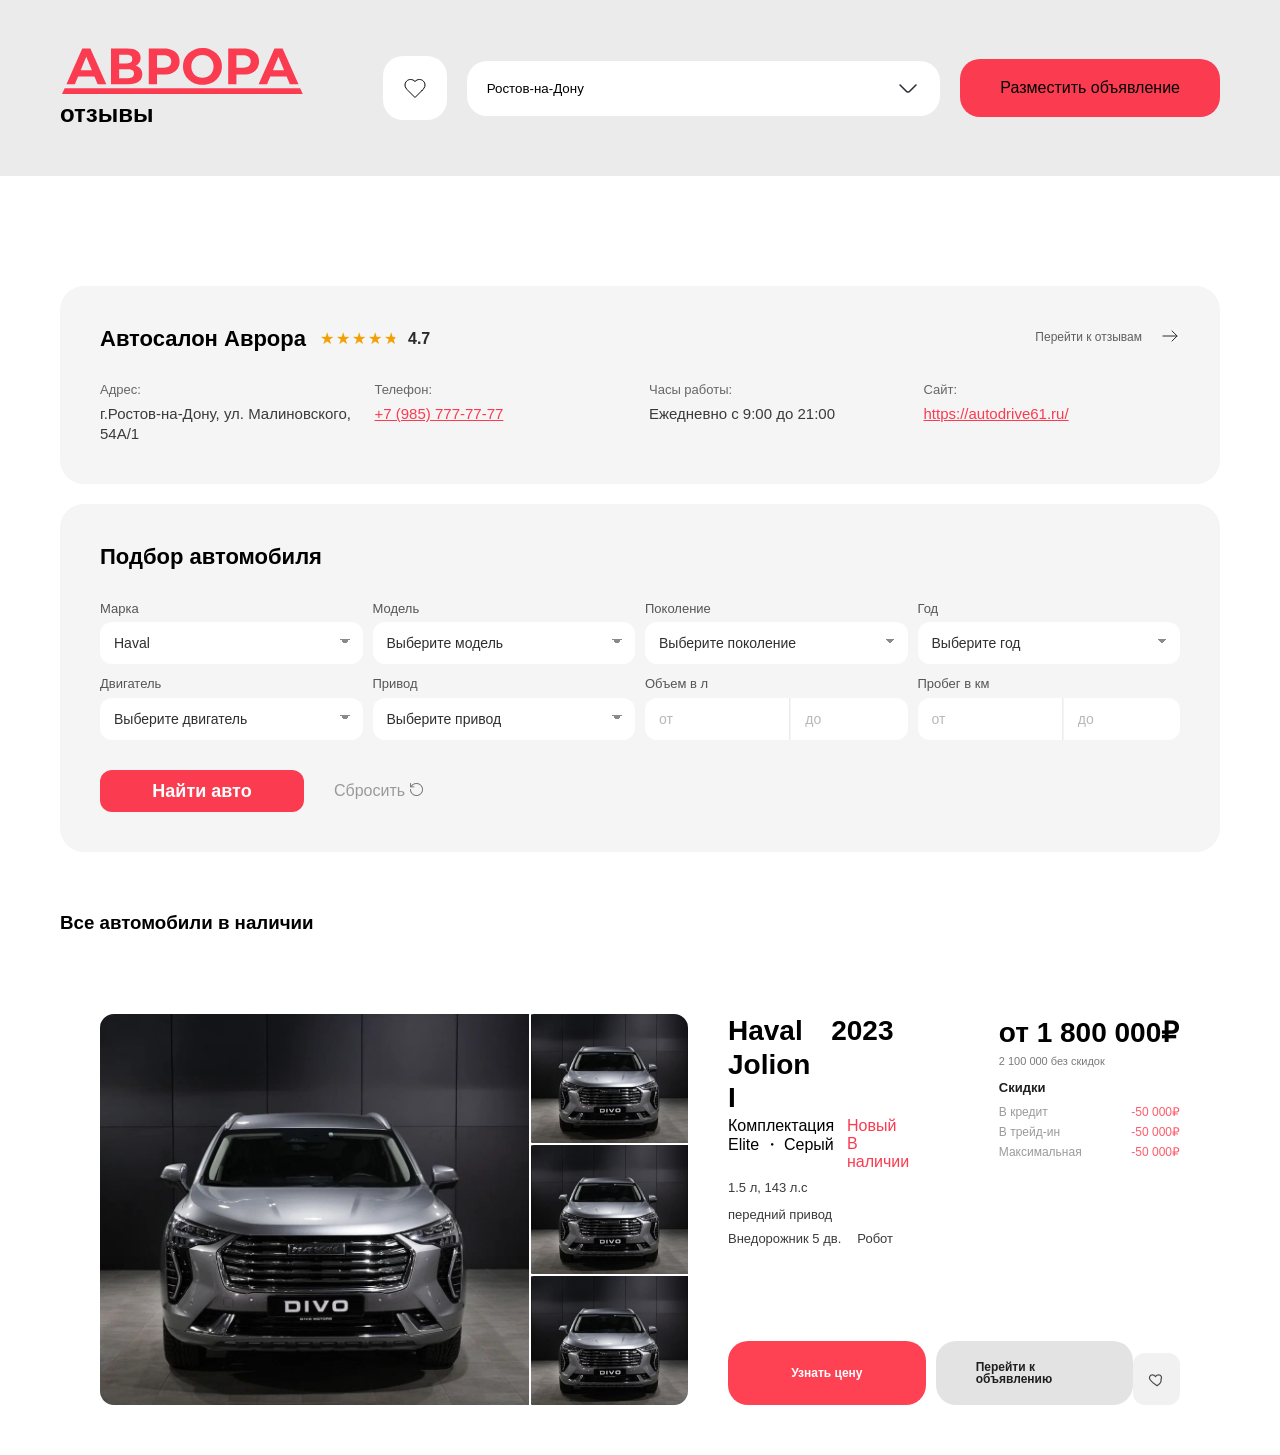
==== all.html @ 27279f5d "all page and block all cars" ====
<!DOCTYPE html>
<html lang="en">
<head>
    <meta charset="UTF-8">
    <meta name="viewport" content="width=device-width, initial-scale=1.0">
    <title>Авто в наличии</title>

    <link rel="stylesheet" href="css/variables.css">
    <link rel="stylesheet" href="css/header.css">
    <link rel="stylesheet" href="css/all.css">

</head>
<body>
    <header>
        <section class="header_top">
            <div class="header_top_menu">
                <div class="header_top_left">
                    <div class="header_top_logo"><img class="header_top_img" src="img/brend.svg" alt="brand"></div>
                    
                    <div class="header_top_brend_img">
                        отзывы
                    </div> 
                </div>
                    
                <div class="header_top_right">
                    <a class="header_top_cars">
                        <img class="img_top_cars" src="img/favourite.svg" alt="favourite" >
                    </a>
                    <div class="form_grou">
                        <select class="city" name="city">
                            <option value="rostov">Ростов-на-Дону</option>
                            <option value="voronezh">Воронеж</option>
                            <option value="krasnodar">Краснодар</option>
                            <option value="simferopl">Симферополь</option>
                            <option value="lnr">ЛНР</option>
                            <option value="dnr">ДНР</option>
                        </select>
                    </div>
                    <div class="header_button">
                        <a href="new_review.html">
                            <button class="header_bnr">Разместить объявление</button>
                        </a>
                    </div>
                </div>
            </div>
        </section>
    </header>
    <main>
        <section class="used_filter">
            <div class="used_filter-wrap">
                <div class="used_filter-top">
                <div class="used_filter-top__head">
                    <div class="used_filter-top__title-row">
                    <h2 class="used_filter-top__title">Автосалон Аврора</h2>

                    <div class="rating-box" style="--rating: 4.7;">
                        <div class="rating-box_stars"></div>
                        <div class="rating-box_value">4.7</div>
                    </div>
                    </div>

                    <a href="#" class="used_filter-top__link">
                    Перейти к отзывам
                    <span class="used_filter-top__link-arrow"><img src="img/arrow-right.svg" class="img__filter-top" alt="перейти к отзывам"></span>
                    </a>
                </div>

                <dl class="used_filter-top__info">
                    <div class="used_filter-top__info-row">
                    <dt>Адрес:</dt>
                    <dd>г.Ростов-на-Дону, ул. Малиновского, 54А/1</dd>
                    </div>

                    <div class="used_filter-top__info-row">
                    <dt>Телефон:</dt>
                    <dd><a href="tel:+79857777777">+7 (985) 777-77-77</a></dd>
                    </div>

                    <div class="used_filter-top__info-row">
                    <dt>Часы работы:</dt>
                    <dd>Ежедневно с 9:00 до 21:00</dd>
                    </div>

                    <div class="used_filter-top__info-row">
                    <dt>Сайт:</dt>
                    <dd>
                        <a href="https://autodrive61.ru/" target="_blank" rel="noopener noreferrer">
                        https://autodrive61.ru/
                        </a>
                    </dd>
                    </div>
                </dl>
                </div>

                <div class="used_filter-form-box">
                <h3 class="used_filter-form-box__title">Подбор автомобиля</h3>

                <form class="used_filter-form" action="#" method="get">
                    <div class="used_filter-grid">
                    <div class="used_filter-field">
                        <label class="used_filter-label" for="brand">Марка</label>
                        <select class="used_filter-select used_filter-select--active" id="brand" name="brand">
                        <option value="haval" selected>Haval</option>
                        <option value="chery">Chery</option>
                        <option value="geely">Geely</option>
                        <option value="exeed">Exeed</option>
                        </select>
                    </div>

                    <div class="used_filter-field">
                        <label class="used_filter-label" for="model">Модель</label>
                        <select class="used_filter-select" id="model" name="model">
                        <option value="" selected>Выберите модель</option>
                        <option value="f7">F7</option>
                        <option value="m6">M6</option>
                        <option value="dargo">Dargo</option>
                        </select>
                    </div>

                    <div class="used_filter-field">
                        <label class="used_filter-label" for="generation">Поколение</label>
                        <select class="used_filter-select" id="generation" name="generation">
                        <option value="" selected>Выберите поколение</option>
                        <option value="1">1 поколение</option>
                        <option value="2">2 поколение</option>
                        </select>
                    </div>

                    <div class="used_filter-field">
                        <label class="used_filter-label" for="year">Год</label>
                        <select class="used_filter-select" id="year" name="year">
                        <option value="" selected>Выберите год</option>
                        <option value="2025">2025</option>
                        <option value="2024">2024</option>
                        <option value="2023">2023</option>
                        </select>
                    </div>

                    <div class="used_filter-field">
                        <label class="used_filter-label" for="engine">Двигатель</label>
                        <select class="used_filter-select" id="engine" name="engine">
                        <option value="" selected>Выберите двигатель</option>
                        <option value="1.5t">1.5 Turbo</option>
                        <option value="2.0t">2.0 Turbo</option>
                        </select>
                    </div>

                    <div class="used_filter-field">
                        <label class="used_filter-label" for="drive">Привод</label>
                        <select class="used_filter-select" id="drive" name="drive">
                        <option value="" selected>Выберите привод</option>
                        <option value="fwd">Передний</option>
                        <option value="awd">Полный</option>
                        </select>
                    </div>

                    <div class="used_filter-field">
                        <label class="used_filter-label" for="engine-volume-from">Объем в л</label>
                        <div class="used_filter-range">
                        <input
                            class="used_filter-input used_filter-input--range"
                            type="text"
                            id="engine-volume-from"
                            name="engine_volume_from"
                            placeholder="от"
                        >
                        <input
                            class="used_filter-input used_filter-input--range"
                            type="text"
                            name="engine_volume_to"
                            placeholder="до"
                        >
                        </div>
                    </div>

                    <div class="used_filter-field">
                        <label class="used_filter-label" for="mileage-from">Пробег в км</label>
                        <div class="used_filter-range">
                        <input
                            class="used_filter-input used_filter-input--range"
                            type="text"
                            id="mileage-from"
                            name="mileage_from"
                            placeholder="от"
                        >
                        <input
                            class="used_filter-input used_filter-input--range"
                            type="text"
                            name="mileage_to"
                            placeholder="до"
                        >
                        </div>
                    </div>
                    </div>

                    <div class="used_filter-actions">
                    <button class="used_filter-submit" type="submit">Найти авто</button>
                    <button class="used_filter-reset" type="reset">Сбросить <img src="img/restart.png" alt="Сбросить"></button>
                    </div>
                </form>
                </div>
            </div>
        </section>

        <section class="all-cars">
            <div class="all-cars_blocks">
                <h3>Все автомобили в наличии</h3>
                <div class="all-cars_card">

                    <div class="all-cars_card-gallery">
                        <div class="all-cars_card-main-image">
                        <img src="img/all_cars/Frame 715.svg" alt="Haval Jolion I">
                        </div>

                        <div class="all-cars_card-thumbs">
                        <a href="#" class="all-cars_card-thumb">
                            <img src="img/all_cars/Frame 715.svg" alt="Haval Jolion вид 1">
                        </a>
                        <a href="#" class="all-cars_card-thumb">
                            <img src="img/all_cars/Frame 715.svg" alt="Haval Jolion вид 2">
                        </a>
                        <a href="#" class="all-cars_card-thumb">
                            <img src="img/all_cars/Frame 715.svg" alt="Haval Jolion вид 3">
                        </a>
                        </div>
                    </div>

                    <div class="cars_card-inf">

                        <div class="all-cars_card-center">

                            <div class="all-cars_card-info">
                                <div class="all-cars_card-info-top">
                                    <div class="all-cars_card-title">Haval Jolion I</div>
                                    <div class="all-cars_card-year">2023</div>
                                </div>

                                <div class="all-cars_cards">
                                <div class="all-cars_card-subtitle">Комплектация Elite ・ Серый</div>
                                <div class="all-cars_card-status">
                                    <span>Новый</span>
                                    <span>В наличии</span>
                                </div>
                                </div>

                                <div class="all-cars_card-specs">
                                    <span>1.5 л, 143 л.с</span>
                                    <span>передний привод</span>
                                </div>

                                <div class="all-cars_card-specs">
                                    <span>Внедорожник 5 дв.</span>
                                    <span>Робот</span>
                                </div>
                            </div>

                            <div class="all-cars_card-price-block">
                                <div class="all-cars_card-price">от 1 800 000₽</div>
                                <div class="all-cars_card-old-price">2 100 000 без скидок</div>

                                <div class="all-cars_card-discount-title">Скидки</div>

                                <dl class="all-cars_card-discounts">
                                <div class="all-cars_card-discount-row">
                                    <dt>В кредит</dt>
                                    <dd>-50 000₽</dd>
                                </div>

                                <div class="all-cars_card-discount-row">
                                    <dt>В трейд-ин</dt>
                                    <dd>-50 000₽</dd>
                                </div>

                                <div class="all-cars_card-discount-row">
                                    <dt>Максимальная</dt>
                                    <dd>-50 000₽</dd>
                                </div>
                                </dl>
                            </div>

                        </div>
                        <div class="cars-inf-btn">
                            <div class="all-cars_card-actions">
                                <button class="all-cars_card-btn all-cars_card-btn--primary"><a href="#">Узнать цену</a></button>

                                <button class="all-cars_card-btn all-cars_card-btn--secondary"><a href="#">Перейти к объявлению</a></button>

                            </div>

                            <button class="all-cars_card-favorite" type="button" aria-label="Добавить в избранное">
                                <svg width="18" height="18" viewBox="0 0 24 24" fill="none" aria-hidden="true">
                                <path d="M12 21s-6.716-4.35-9.192-8.003C.976 10.299 2.2 6.5 6.01 6.5c2.05 0 3.21 1.104 3.99 2.244C10.78 7.604 11.94 6.5 13.99 6.5c3.81 0 5.034 3.799 3.202 6.497C18.716 16.65 12 21 12 21Z" stroke="currentColor" stroke-width="1.6" stroke-linecap="round" stroke-linejoin="round"/>
                                </svg>
                            </button>
                        </div>


                    </div>
                </div>
            </div>
        </section>
    </main>
    <footer></footer>
</body>
</html>
---- css/variables.css ----
:root {
  --one-color: #FA3B50;
  --two-color: #fff;
  --three-color: #EBEBEB;
  --five-color: #F5F5F5;
  --six-color: #000;
  --seven-color: #E6E6E6;
  --font-size-large: 40px;
  --font-family: 'Montserrat', sans-serif;
}
---- css/header.css ----
button {
  all: unset;
}

button:hover {
    background-color: #6d6c6ce6;
    cursor: pointer;
}

/*ОСНОВНОЙ БЛОК ФАЙЛА*/

.header_top {
    background-color: var(--three-color);
}

.header_top_menu {
    margin: auto 60px;
    padding: 48px 0;
    display: flex;
    justify-content: space-between;
}

.header_top_left {
    display: flex;
    flex-direction: column;
}

.header_top_right {
    display: flex;
    justify-content: center;
    align-items: center;
}

.header_top_logo {
    width: 245px;
    height: 47px;
}

.header_top_img {
    width: 100%;
    height: 100%;
    object-fit: contain;
    display: block;
}
.header_top_brend_img {
    margin-top: 5px;
    font-weight: 700;
    font-size: 24px;
}

.header_top_cars {
    width: 64px;
    height: 64px;
    background-color: var(--two-color);
    border-radius: 20px;
    cursor: pointer;
    display: flex;
    justify-content: center;
    align-items: center;
}

.img_top_cars {
    width: auto;
    height: auto;
}

select {
    appearance: none;
    background: url("/img/arrow.png") no-repeat right 20px center;
    padding-right: 40px;
}

.city {
    border: none;
    width: 37vw;
    background-color: var(--two-color);
    padding: 20px 20px;
    border-radius: 20px;
    margin-left: 20px;
}


.header_bnr {
    background-color: var(--one-color);
    border-radius: 20px;
    padding: 20px 40px;
    margin-left: 20px;
}
---- css/all.css ----
* {
  margin: 0;
  padding: 0;
}

body {
  font-family: var(--font-family);
}

button {
  all: unset;
}

button:hover {
    background-color: #6d6c6ce6;
    cursor: pointer;
}

a {
  text-decoration: none;
  color: inherit;
}

/*ФИЛЬТР*/

.used_filter {
  padding: 10px 0 20px;
  font-family: var(--font-family, "Montserrat", sans-serif);
}

.used_filter-wrap {
  display: flex;
  flex-direction: column;
  gap: 20px;
  margin: 100px 60px 0px;
}

.used_filter-top,
.used_filter-form-box {
  background: var(--five-color, #f5f5f5);
  border-radius: 24px;
  padding: 40px;
}

.used_filter-top__head {
  display: flex;
  justify-content: space-between;
  align-items: flex-start;
  gap: 20px;
  margin-bottom: 16px;
}

.used_filter-top__title-row {
  display: flex;
  align-items: center;
  gap: 14px;
  flex-wrap: wrap;
}

.used_filter-top__title {
  margin: 0;
  font-size: 22px;
  line-height: 1.2;
  font-weight: 700;
  color: var(--six-color, #000);
}

.used_filter-top__link {
  display: inline-flex;
  align-items: center;
  gap: 8px;
  flex-shrink: 0;
  font-size: 12px;
  line-height: 1.2;
  text-decoration: none;
  color: #5f5f5f;
  white-space: nowrap;
}

.used_filter-top__link-arrow {
  font-size: 15px;
  line-height: 1;
}

.used_filter-top__info {
  display: grid;
  grid-template-columns: repeat(4, minmax(0, 1fr));
  gap: 18px;
  margin-top: 30px;
}

.used_filter-top__info-row {
  min-width: 0;
}

.used_filter-top__info-row dt {
  margin: 0 0 6px;
  font-size: 13px;
  line-height: 1.2;
  color: #666;
}

.used_filter-top__info-row dd {
  margin: 0;
  font-size: 15px;
  line-height: 1.35;
  color: #3a3a3a;
}

.img__filter-top {
    margin-left: 10px;
}

.used_filter-top__info-row a {
  color: var(--one-color, #fa3b50);
  text-decoration: underline;
}

.used_filter-form-box__title {
  margin: 0 0 18px;
  font-size: 22px;
  line-height: 1.2;
  font-weight: 700;
  color: var(--six-color, #000);
}

.used_filter-form {
  width: 100%;
  margin-top: 30px;
}

.used_filter-grid {
  display: grid;
  grid-template-columns: repeat(4, minmax(0, 1fr));
  gap: 12px 10px;
}

.used_filter-field {
  min-width: 0;
}

.used_filter-label {
  display: block;
  margin-bottom: 6px;
  font-size: 13px;
  line-height: 1.2;
  color: #555;
}

.used_filter-select,
.used_filter-input {
  width: 100%;
  height: 42px;
  border: none;
  outline: none;
  border-radius: 12px;
  background: #fff;
  font-family: inherit;
  font-size: 14px;
  line-height: 1.2;
  color: #2f2f2f;
}

.used_filter-select {
  padding: 0 38px 0 14px;
  appearance: none;
  -webkit-appearance: none;
  -moz-appearance: none;
  background-image:
    linear-gradient(45deg, transparent 50%, #8a8a8a 50%),
    linear-gradient(135deg, #8a8a8a 50%, transparent 50%);
  background-position:
    calc(100% - 18px) calc(50% - 2px),
    calc(100% - 13px) calc(50% - 2px);
  background-size: 5px 5px, 5px 5px;
  background-repeat: no-repeat;
  cursor: pointer;
}

.used_filter-input {
  padding: 0 14px;
}

.used_filter-input::placeholder {
  color: #b7b7b7;
}

.used_filter-range {
  display: grid;
  grid-template-columns: 1fr 1fr;
  gap: 30px;
  overflow: hidden;
  border-radius: 12px;
}

.used_filter-input--range {
  border-radius: 0;
  border-right: 1px solid #ececec;
}

.used_filter-input--range:last-child {
  border-right: none;
}

.used_filter-actions {
  display: flex;
  align-items: center;
  gap: 30px;
  margin-top: 30px;
}

.used_filter-submit {
  min-width: 160px;
  height: 42px;
  padding: 0 22px;
  border: none;
  border-radius: 12px;
  background: var(--one-color, #fa3b50);
  color: #fff;
  text-align: center;
  font-family: inherit;
  font-size: 18px;
  font-weight: 700;
  cursor: pointer;
  transition: background 0.2s ease;
}

.used_filter-submit:hover {
  background: #ef3248;
}

.used_filter-reset {
  padding: 0;
  border: none;
  background: transparent;
  color: #9a9a9a;
  font-family: inherit;
  font-size: 16px;
  cursor: pointer;
}

.used_filter-reset:hover {
    background: none;
}

/* рейтинг */
.rating-box {
  display: inline-flex;
  align-items: center;
  gap: 8px;
  font-family: inherit;
}

.rating-box_stars {
  --stars: 5;
  --percent: calc(var(--rating) / var(--stars) * 100%);
  position: relative;
  display: inline-block;
  font-size: 16px;
  line-height: 1;
  letter-spacing: 2px;
}

.rating-box_stars::before {
  content: "★★★★★";
  color: #e1e1e1;
}

.rating-box_stars::after {
  content: "★★★★★";
  color: #f5a000;
  position: absolute;
  top: 0;
  left: 0;
  width: var(--percent);
  overflow: hidden;
  white-space: nowrap;
}

.rating-box_value {
  font-size: 16px;
  line-height: 1;
  font-weight: 700;
  color: #2b2b2b;
}

/* адаптив */
@media (max-width: 1100px) {
  .used_filter-top__info,
  .used_filter-grid {
    grid-template-columns: repeat(2, minmax(0, 1fr));
  }
}

@media (max-width: 760px) {
  .used_filter-top__head {
    flex-direction: column;
    align-items: flex-start;
  }

  .used_filter-top__info,
  .used_filter-grid {
    grid-template-columns: 1fr;
  }

  .used_filter-actions {
    flex-direction: column;
    align-items: stretch;
  }

  .used_filter-submit {
    width: 100%;
  }

  .used_filter-reset {
    text-align: left;
  }
}

/*ВСЕ АВТОМОБИЛИ*/

.all-cars_blocks {
    margin: 40px 60px 10px;
}

.all-cars_card {
  display: flex;
  align-items: stretch;
  gap: 40px;
  padding: 40px;
  margin-top: 40px;
  border-radius: 18px;
  background: #fff;
  font-family: var(--font-family, "Montserrat", sans-serif);
}

.all-cars_card:hover {
    background-color: var(--three-color);
    cursor: pointer;
}

/* левая галерея */
.all-cars_card-gallery {
  display: flex;
  min-width: 588px;
  gap: 2px;
}

.all-cars_card-main-image {
  flex: 1 1 auto;
  min-width: 0;
  overflow: hidden;
  border-radius: 14px 0 0 14px;
  background: #f3f3f3;
}

.all-cars_card-main-image img {
  width: 100%;
  height: 100%;
  min-height: 166px;
  display: block;
  object-fit: cover;
}

.all-cars_card-thumbs {
  display: flex;
  flex-direction: column;
  flex: 0 0 157px;
  gap: 2px;
}

.all-cars_card-thumb {
  flex: 1 1 0;
  display: block;
  overflow: hidden;
  background: #f3f3f3;
}

.all-cars_card-thumb:first-child {
  border-radius: 0 14px 0 0;
}

.all-cars_card-thumb:last-child {
  border-radius: 0 0 14px 0;
}

.all-cars_card-thumb img {
  width: 100%;
  height: 100%;
  display: block;
  object-fit: cover;
}

/* центральная часть */
.all-cars_card-center {
  display: flex;
  justify-content: space-between;
}

.all-cars_card-info {
  width: 100%;
  margin-right: 7vw;
}

.all-cars_card-info-top {
  display: flex;
  justify-content: space-between;
  align-items: flex-start;
  gap: 18px;
  margin-bottom: 2px;
}

.all-cars_card-title {
  font-size: 28px;
  line-height: 1.2;
  font-weight: 700;
}

.all-cars_cards {
    display: flex;
    justify-content: space-between;
}

.all-cars_card-year {
  width: 78px;
  flex-shrink: 0;
  font-size: 28px;
  line-height: 1.2;
  font-weight: 700;
}

.all-cars_card-subtitle {
  margin-bottom: 4px;
  font-size: 16px;
}

.all-cars_card-status {
  display: flex;
  flex-direction: column;
  align-items: flex-start;
  margin-bottom: 8px;
  font-size: 16px;
  color: var(--one-color);
}

.all-cars_card-specs {
  display: flex;
  flex-wrap: wrap;
  gap: 10px 16px;
  margin-bottom: 6px;
  font-size: 13px;
  line-height: 1.35;
  color: #3a3a3a;
}

.all-cars_card-actions {
  width: 100%;
  display: flex;
  gap: 10px;
  margin-top: 18px;
}

.all-cars_card-btn {
  max-width: 230px;
  width: 100%;
  padding: 20px 40px;
  border-radius: 20px;
  display: inline-flex;
  align-items: center;
  justify-content: center;
  text-decoration: none;
  font-size: 12px;
  line-height: 1;
  font-weight: 700;
  transition: 0.2s ease;
}

.all-cars_card-btn--primary {
  background: #ff4154;
  color: #fff;
}

.all-cars_card-btn--primary:hover {
  background: #f03549;
}

.all-cars_card-btn--secondary {
  background: #e3e3e3;
  color: #1f1f1f;
}

.all-cars_card-btn--secondary:hover {
  background: #d8d8d8;
}

.cars-inf-btn {
    display: flex;
    justify-content: space-between;
    margin-top: 70px;
}

/* блок цены */
.all-cars_card-price-block {
  max-width: 250px;
  width: 100%;
  padding-top: 2px;
}

.all-cars_card-price {
  margin-bottom: 4px;
  font-size: 28px;
  line-height: 1.2;
  font-weight: 700;
}

.all-cars_card-old-price {
  margin-bottom: 12px;
  font-size: 11px;
  line-height: 1.3;
  color: #7a7a7a;
}

.all-cars_card-discount-title {
  margin-bottom: 8px;
  font-size: 13px;
  line-height: 1.2;
  font-weight: 700;
  color: #1f1f1f;
}

.all-cars_card-discounts {
  margin: 0;
  padding: 0;
}

.all-cars_card-discount-row {
  display: flex;
  justify-content: space-between;
  gap: 12px;
  margin-bottom: 4px;
}

.all-cars_card-discount-row dt,
.all-cars_card-discount-row dd {
  margin: 0;
  font-size: 12px;
  line-height: 1.35;
}

.all-cars_card-discount-row dt {
  color: #9a9a9a;
}

.all-cars_card-discount-row dd {
  color: #ff5a68;
  white-space: nowrap;
}

.cars_card-inf {
    max-width: 1093px;
    width: 100%;
}

/* избранное */
.all-cars_card-favorite {
  align-self: flex-end;
  width: 52px;
  height: 52px;
  border: none;
  border-radius: 12px;
  background: #f1f1f1;
  color: #4a4a4a;
  display: flex;
  align-items: center;
  justify-content: center;
  cursor: pointer;
  transition: 0.2s ease;
}

.all-cars_card-favorite:hover {
  background: #e6e6e6;
}

/* адаптив */
@media (max-width: 1100px) {
  .all-cars_card {
    flex-wrap: wrap;
  }

  .all-cars_card-gallery {
    flex: 0 0 290px;
  }

  .all-cars_card-center {
    flex: 1 1 320px;
  }

  .all-cars_card-price-block {
    flex: 1 1 220px;
    min-width: 220px;
  }

  .all-cars_card-favorite {
    align-self: flex-start;
  }
}

@media (max-width: 760px) {
  .all-cars_card {
    flex-direction: column;
    gap: 16px;
    padding: 12px;
  }

  .all-cars_card-gallery {
    flex: none;
    min-width: 0;
    width: 100%;
  }

  .all-cars_card-center,
  .all-cars_card-price-block {
    flex: none;
    min-width: 0;
    width: 100%;
  }

  .all-cars_card-favorite {
    align-self: flex-start;
  }
}

@media (max-width: 520px) {
  .all-cars_card-gallery {
    min-height: 210px;
  }

  .all-cars_card-thumbs {
    flex: 0 0 68px;
  }

  .all-cars_card-info-top {
    flex-wrap: wrap;
    gap: 8px;
  }

  .all-cars_card-actions {
    flex-direction: column;
  }

  .all-cars_card-btn {
    width: 100%;
  }
}
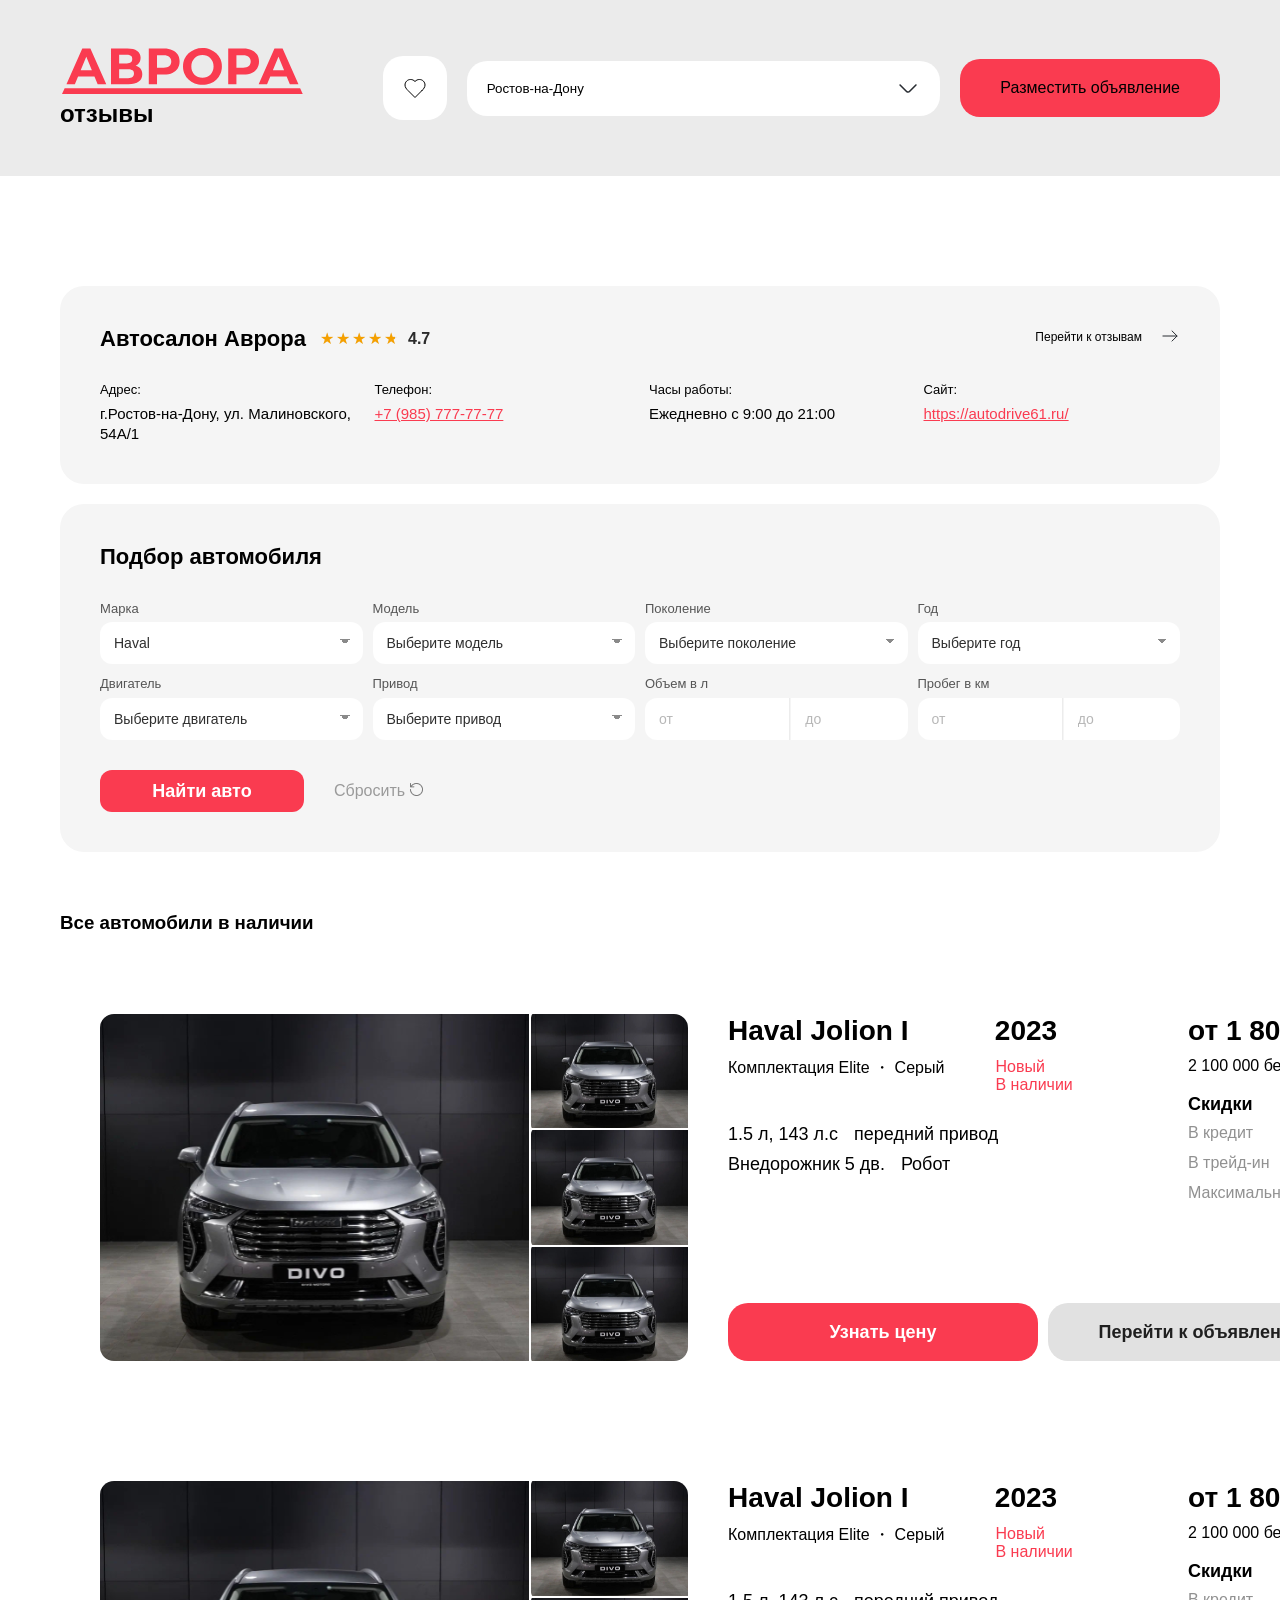
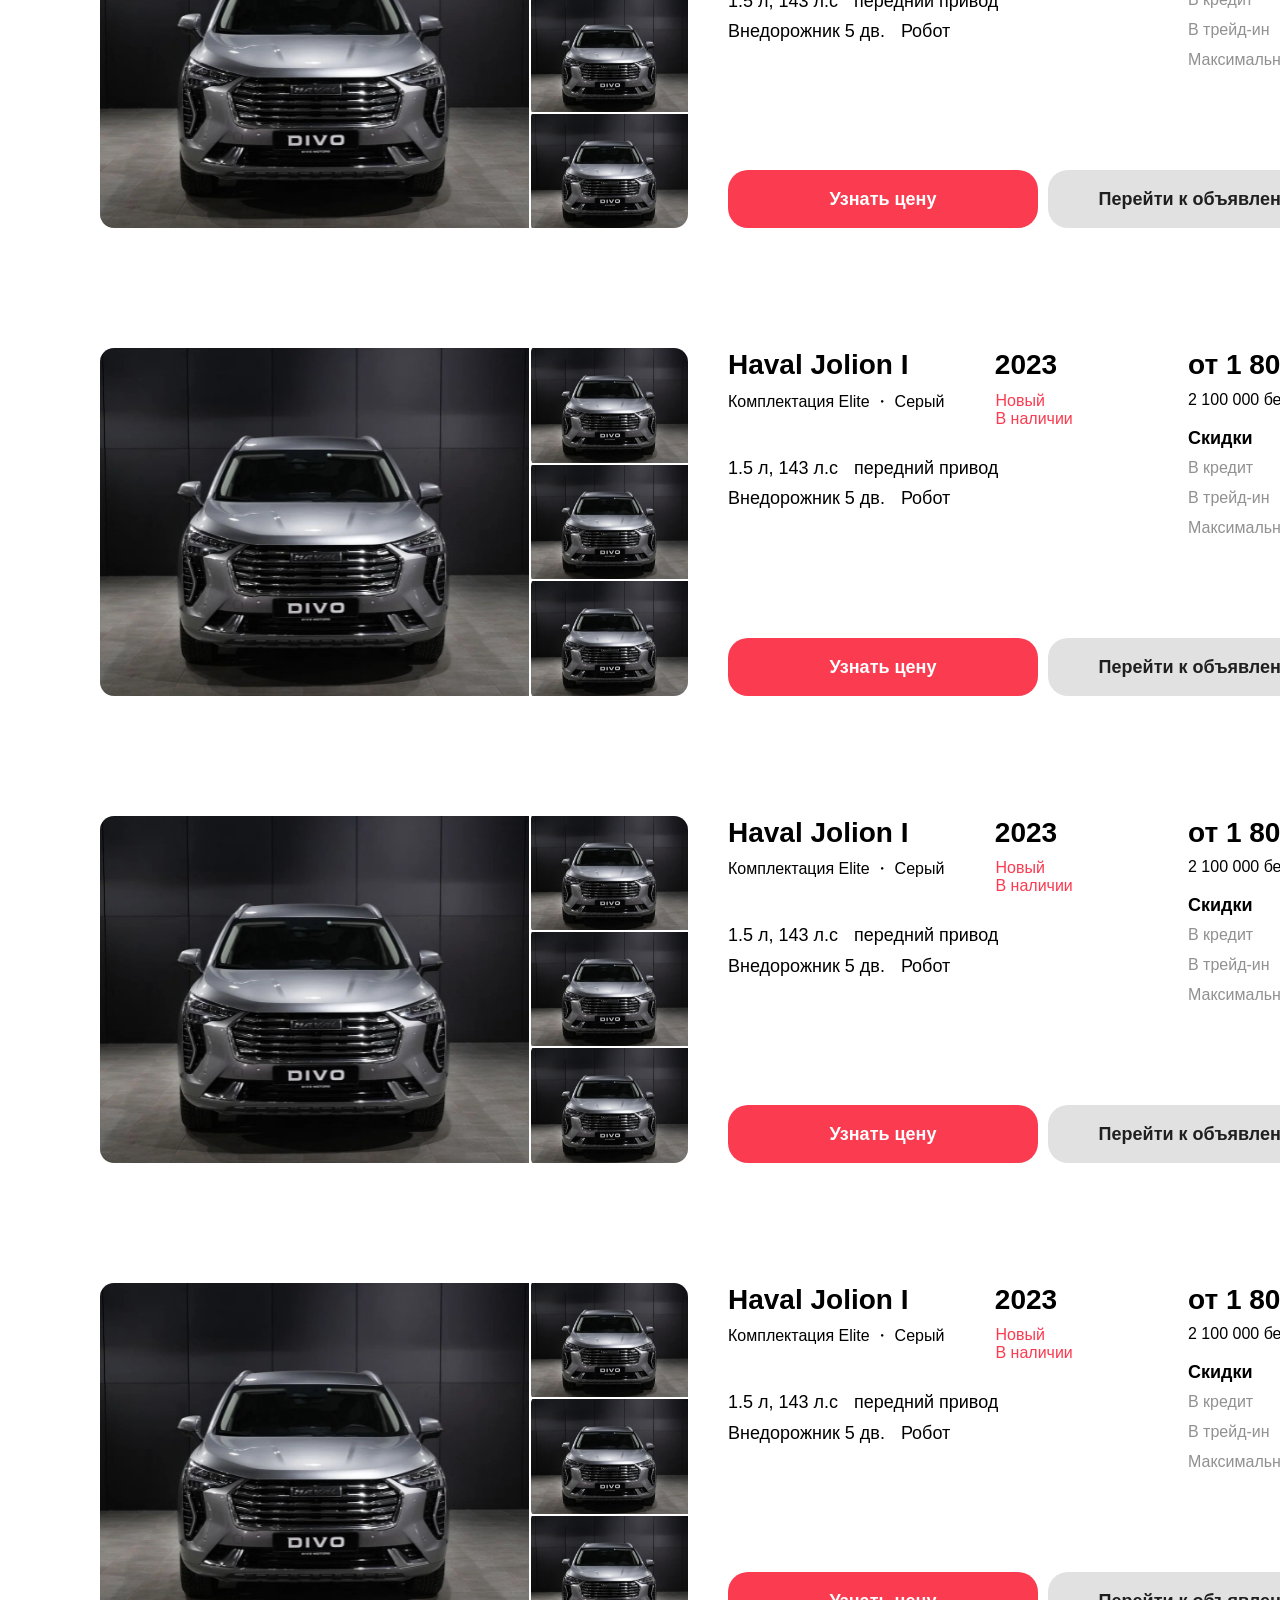
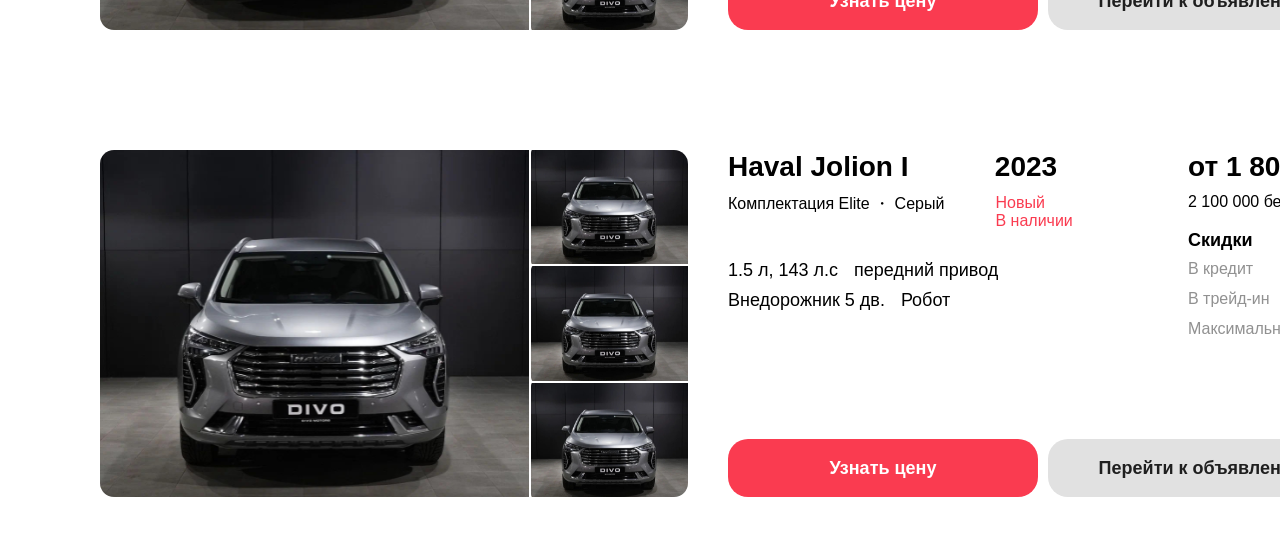
==== commit 98cc0404: "page cars block article" ====
--- a/all.html
+++ b/all.html
@@ -236,21 +236,22 @@
                                 </div>
 
                                 <div class="all-cars_cards">
-                                <div class="all-cars_card-subtitle">Комплектация Elite ・ Серый</div>
-                                <div class="all-cars_card-status">
-                                    <span>Новый</span>
-                                    <span>В наличии</span>
-                                </div>
-                                </div>
-
-                                <div class="all-cars_card-specs">
-                                    <span>1.5 л, 143 л.с</span>
-                                    <span>передний привод</span>
-                                </div>
-
-                                <div class="all-cars_card-specs">
-                                    <span>Внедорожник 5 дв.</span>
-                                    <span>Робот</span>
+                                    <div class="all-cars_card-subtitle">Комплектация Elite ・ Серый</div>
+                                    <div class="all-cars_card-status">
+                                        <span>Новый</span>
+                                        <span>В наличии</span>
+                                    </div>
+                                </div>
+
+                                <div class="all-cars_cards-specific">
+                                    <div class="all-cars_card-specs">
+                                        <span>1.5 л, 143 л.с</span>
+                                        <span>передний привод</span>
+                                    </div>
+                                    <div class="all-cars_card-specs">
+                                        <span>Внедорожник 5 дв.</span>
+                                        <span>Робот</span>
+                                    </div>
                                 </div>
                             </div>
 
@@ -288,9 +289,467 @@
                             </div>
 
                             <button class="all-cars_card-favorite" type="button" aria-label="Добавить в избранное">
-                                <svg width="18" height="18" viewBox="0 0 24 24" fill="none" aria-hidden="true">
-                                <path d="M12 21s-6.716-4.35-9.192-8.003C.976 10.299 2.2 6.5 6.01 6.5c2.05 0 3.21 1.104 3.99 2.244C10.78 7.604 11.94 6.5 13.99 6.5c3.81 0 5.034 3.799 3.202 6.497C18.716 16.65 12 21 12 21Z" stroke="currentColor" stroke-width="1.6" stroke-linecap="round" stroke-linejoin="round"/>
-                                </svg>
+                                <img src="img/favourite.svg" alt="фаворит">
+                            </button>
+                        </div>
+
+
+                    </div>
+                </div>
+
+                <div class="all-cars_card">
+
+                    <div class="all-cars_card-gallery">
+                        <div class="all-cars_card-main-image">
+                        <img src="img/all_cars/Frame 715.svg" alt="Haval Jolion I">
+                        </div>
+
+                        <div class="all-cars_card-thumbs">
+                        <a href="#" class="all-cars_card-thumb">
+                            <img src="img/all_cars/Frame 715.svg" alt="Haval Jolion вид 1">
+                        </a>
+                        <a href="#" class="all-cars_card-thumb">
+                            <img src="img/all_cars/Frame 715.svg" alt="Haval Jolion вид 2">
+                        </a>
+                        <a href="#" class="all-cars_card-thumb">
+                            <img src="img/all_cars/Frame 715.svg" alt="Haval Jolion вид 3">
+                        </a>
+                        </div>
+                    </div>
+
+                    <div class="cars_card-inf">
+
+                        <div class="all-cars_card-center">
+
+                            <div class="all-cars_card-info">
+                                <div class="all-cars_card-info-top">
+                                    <div class="all-cars_card-title">Haval Jolion I</div>
+                                    <div class="all-cars_card-year">2023</div>
+                                </div>
+
+                                <div class="all-cars_cards">
+                                    <div class="all-cars_card-subtitle">Комплектация Elite ・ Серый</div>
+                                    <div class="all-cars_card-status">
+                                        <span>Новый</span>
+                                        <span>В наличии</span>
+                                    </div>
+                                </div>
+
+                                <div class="all-cars_cards-specific">
+                                    <div class="all-cars_card-specs">
+                                        <span>1.5 л, 143 л.с</span>
+                                        <span>передний привод</span>
+                                    </div>
+                                    <div class="all-cars_card-specs">
+                                        <span>Внедорожник 5 дв.</span>
+                                        <span>Робот</span>
+                                    </div>
+                                </div>
+                            </div>
+
+                            <div class="all-cars_card-price-block">
+                                <div class="all-cars_card-price">от 1 800 000₽</div>
+                                <div class="all-cars_card-old-price">2 100 000 без скидок</div>
+
+                                <div class="all-cars_card-discount-title">Скидки</div>
+
+                                <dl class="all-cars_card-discounts">
+                                <div class="all-cars_card-discount-row">
+                                    <dt>В кредит</dt>
+                                    <dd>-50 000₽</dd>
+                                </div>
+
+                                <div class="all-cars_card-discount-row">
+                                    <dt>В трейд-ин</dt>
+                                    <dd>-50 000₽</dd>
+                                </div>
+
+                                <div class="all-cars_card-discount-row">
+                                    <dt>Максимальная</dt>
+                                    <dd>-50 000₽</dd>
+                                </div>
+                                </dl>
+                            </div>
+
+                        </div>
+                        <div class="cars-inf-btn">
+                            <div class="all-cars_card-actions">
+                                <button class="all-cars_card-btn all-cars_card-btn--primary"><a href="#">Узнать цену</a></button>
+
+                                <button class="all-cars_card-btn all-cars_card-btn--secondary"><a href="#">Перейти к объявлению</a></button>
+
+                            </div>
+
+                            <button class="all-cars_card-favorite" type="button" aria-label="Добавить в избранное">
+                                <img src="img/favourite.svg" alt="фаворит">
+                            </button>
+                        </div>
+
+
+                    </div>
+                </div>
+
+                <div class="all-cars_card">
+
+                    <div class="all-cars_card-gallery">
+                        <div class="all-cars_card-main-image">
+                        <img src="img/all_cars/Frame 715.svg" alt="Haval Jolion I">
+                        </div>
+
+                        <div class="all-cars_card-thumbs">
+                        <a href="#" class="all-cars_card-thumb">
+                            <img src="img/all_cars/Frame 715.svg" alt="Haval Jolion вид 1">
+                        </a>
+                        <a href="#" class="all-cars_card-thumb">
+                            <img src="img/all_cars/Frame 715.svg" alt="Haval Jolion вид 2">
+                        </a>
+                        <a href="#" class="all-cars_card-thumb">
+                            <img src="img/all_cars/Frame 715.svg" alt="Haval Jolion вид 3">
+                        </a>
+                        </div>
+                    </div>
+
+                    <div class="cars_card-inf">
+
+                        <div class="all-cars_card-center">
+
+                            <div class="all-cars_card-info">
+                                <div class="all-cars_card-info-top">
+                                    <div class="all-cars_card-title">Haval Jolion I</div>
+                                    <div class="all-cars_card-year">2023</div>
+                                </div>
+
+                                <div class="all-cars_cards">
+                                    <div class="all-cars_card-subtitle">Комплектация Elite ・ Серый</div>
+                                    <div class="all-cars_card-status">
+                                        <span>Новый</span>
+                                        <span>В наличии</span>
+                                    </div>
+                                </div>
+
+                                <div class="all-cars_cards-specific">
+                                    <div class="all-cars_card-specs">
+                                        <span>1.5 л, 143 л.с</span>
+                                        <span>передний привод</span>
+                                    </div>
+                                    <div class="all-cars_card-specs">
+                                        <span>Внедорожник 5 дв.</span>
+                                        <span>Робот</span>
+                                    </div>
+                                </div>
+                            </div>
+
+                            <div class="all-cars_card-price-block">
+                                <div class="all-cars_card-price">от 1 800 000₽</div>
+                                <div class="all-cars_card-old-price">2 100 000 без скидок</div>
+
+                                <div class="all-cars_card-discount-title">Скидки</div>
+
+                                <dl class="all-cars_card-discounts">
+                                <div class="all-cars_card-discount-row">
+                                    <dt>В кредит</dt>
+                                    <dd>-50 000₽</dd>
+                                </div>
+
+                                <div class="all-cars_card-discount-row">
+                                    <dt>В трейд-ин</dt>
+                                    <dd>-50 000₽</dd>
+                                </div>
+
+                                <div class="all-cars_card-discount-row">
+                                    <dt>Максимальная</dt>
+                                    <dd>-50 000₽</dd>
+                                </div>
+                                </dl>
+                            </div>
+
+                        </div>
+                        <div class="cars-inf-btn">
+                            <div class="all-cars_card-actions">
+                                <button class="all-cars_card-btn all-cars_card-btn--primary"><a href="#">Узнать цену</a></button>
+
+                                <button class="all-cars_card-btn all-cars_card-btn--secondary"><a href="#">Перейти к объявлению</a></button>
+
+                            </div>
+
+                            <button class="all-cars_card-favorite" type="button" aria-label="Добавить в избранное">
+                                <img src="img/favourite.svg" alt="фаворит">
+                            </button>
+                        </div>
+
+
+                    </div>
+                </div>
+
+                <div class="all-cars_card">
+
+                    <div class="all-cars_card-gallery">
+                        <div class="all-cars_card-main-image">
+                        <img src="img/all_cars/Frame 715.svg" alt="Haval Jolion I">
+                        </div>
+
+                        <div class="all-cars_card-thumbs">
+                        <a href="#" class="all-cars_card-thumb">
+                            <img src="img/all_cars/Frame 715.svg" alt="Haval Jolion вид 1">
+                        </a>
+                        <a href="#" class="all-cars_card-thumb">
+                            <img src="img/all_cars/Frame 715.svg" alt="Haval Jolion вид 2">
+                        </a>
+                        <a href="#" class="all-cars_card-thumb">
+                            <img src="img/all_cars/Frame 715.svg" alt="Haval Jolion вид 3">
+                        </a>
+                        </div>
+                    </div>
+
+                    <div class="cars_card-inf">
+
+                        <div class="all-cars_card-center">
+
+                            <div class="all-cars_card-info">
+                                <div class="all-cars_card-info-top">
+                                    <div class="all-cars_card-title">Haval Jolion I</div>
+                                    <div class="all-cars_card-year">2023</div>
+                                </div>
+
+                                <div class="all-cars_cards">
+                                    <div class="all-cars_card-subtitle">Комплектация Elite ・ Серый</div>
+                                    <div class="all-cars_card-status">
+                                        <span>Новый</span>
+                                        <span>В наличии</span>
+                                    </div>
+                                </div>
+
+                                <div class="all-cars_cards-specific">
+                                    <div class="all-cars_card-specs">
+                                        <span>1.5 л, 143 л.с</span>
+                                        <span>передний привод</span>
+                                    </div>
+                                    <div class="all-cars_card-specs">
+                                        <span>Внедорожник 5 дв.</span>
+                                        <span>Робот</span>
+                                    </div>
+                                </div>
+                            </div>
+
+                            <div class="all-cars_card-price-block">
+                                <div class="all-cars_card-price">от 1 800 000₽</div>
+                                <div class="all-cars_card-old-price">2 100 000 без скидок</div>
+
+                                <div class="all-cars_card-discount-title">Скидки</div>
+
+                                <dl class="all-cars_card-discounts">
+                                <div class="all-cars_card-discount-row">
+                                    <dt>В кредит</dt>
+                                    <dd>-50 000₽</dd>
+                                </div>
+
+                                <div class="all-cars_card-discount-row">
+                                    <dt>В трейд-ин</dt>
+                                    <dd>-50 000₽</dd>
+                                </div>
+
+                                <div class="all-cars_card-discount-row">
+                                    <dt>Максимальная</dt>
+                                    <dd>-50 000₽</dd>
+                                </div>
+                                </dl>
+                            </div>
+
+                        </div>
+                        <div class="cars-inf-btn">
+                            <div class="all-cars_card-actions">
+                                <button class="all-cars_card-btn all-cars_card-btn--primary"><a href="#">Узнать цену</a></button>
+
+                                <button class="all-cars_card-btn all-cars_card-btn--secondary"><a href="#">Перейти к объявлению</a></button>
+
+                            </div>
+
+                            <button class="all-cars_card-favorite" type="button" aria-label="Добавить в избранное">
+                                <img src="img/favourite.svg" alt="фаворит">
+                            </button>
+                        </div>
+
+
+                    </div>
+                </div>
+
+                <div class="all-cars_card">
+
+                    <div class="all-cars_card-gallery">
+                        <div class="all-cars_card-main-image">
+                        <img src="img/all_cars/Frame 715.svg" alt="Haval Jolion I">
+                        </div>
+
+                        <div class="all-cars_card-thumbs">
+                        <a href="#" class="all-cars_card-thumb">
+                            <img src="img/all_cars/Frame 715.svg" alt="Haval Jolion вид 1">
+                        </a>
+                        <a href="#" class="all-cars_card-thumb">
+                            <img src="img/all_cars/Frame 715.svg" alt="Haval Jolion вид 2">
+                        </a>
+                        <a href="#" class="all-cars_card-thumb">
+                            <img src="img/all_cars/Frame 715.svg" alt="Haval Jolion вид 3">
+                        </a>
+                        </div>
+                    </div>
+
+                    <div class="cars_card-inf">
+
+                        <div class="all-cars_card-center">
+
+                            <div class="all-cars_card-info">
+                                <div class="all-cars_card-info-top">
+                                    <div class="all-cars_card-title">Haval Jolion I</div>
+                                    <div class="all-cars_card-year">2023</div>
+                                </div>
+
+                                <div class="all-cars_cards">
+                                    <div class="all-cars_card-subtitle">Комплектация Elite ・ Серый</div>
+                                    <div class="all-cars_card-status">
+                                        <span>Новый</span>
+                                        <span>В наличии</span>
+                                    </div>
+                                </div>
+
+                                <div class="all-cars_cards-specific">
+                                    <div class="all-cars_card-specs">
+                                        <span>1.5 л, 143 л.с</span>
+                                        <span>передний привод</span>
+                                    </div>
+                                    <div class="all-cars_card-specs">
+                                        <span>Внедорожник 5 дв.</span>
+                                        <span>Робот</span>
+                                    </div>
+                                </div>
+                            </div>
+
+                            <div class="all-cars_card-price-block">
+                                <div class="all-cars_card-price">от 1 800 000₽</div>
+                                <div class="all-cars_card-old-price">2 100 000 без скидок</div>
+
+                                <div class="all-cars_card-discount-title">Скидки</div>
+
+                                <dl class="all-cars_card-discounts">
+                                <div class="all-cars_card-discount-row">
+                                    <dt>В кредит</dt>
+                                    <dd>-50 000₽</dd>
+                                </div>
+
+                                <div class="all-cars_card-discount-row">
+                                    <dt>В трейд-ин</dt>
+                                    <dd>-50 000₽</dd>
+                                </div>
+
+                                <div class="all-cars_card-discount-row">
+                                    <dt>Максимальная</dt>
+                                    <dd>-50 000₽</dd>
+                                </div>
+                                </dl>
+                            </div>
+
+                        </div>
+                        <div class="cars-inf-btn">
+                            <div class="all-cars_card-actions">
+                                <button class="all-cars_card-btn all-cars_card-btn--primary"><a href="#">Узнать цену</a></button>
+
+                                <button class="all-cars_card-btn all-cars_card-btn--secondary"><a href="#">Перейти к объявлению</a></button>
+
+                            </div>
+
+                            <button class="all-cars_card-favorite" type="button" aria-label="Добавить в избранное">
+                                <img src="img/favourite.svg" alt="фаворит">
+                            </button>
+                        </div>
+
+
+                    </div>
+                </div>
+
+                <div class="all-cars_card">
+
+                    <div class="all-cars_card-gallery">
+                        <div class="all-cars_card-main-image">
+                        <img src="img/all_cars/Frame 715.svg" alt="Haval Jolion I">
+                        </div>
+
+                        <div class="all-cars_card-thumbs">
+                        <a href="#" class="all-cars_card-thumb">
+                            <img src="img/all_cars/Frame 715.svg" alt="Haval Jolion вид 1">
+                        </a>
+                        <a href="#" class="all-cars_card-thumb">
+                            <img src="img/all_cars/Frame 715.svg" alt="Haval Jolion вид 2">
+                        </a>
+                        <a href="#" class="all-cars_card-thumb">
+                            <img src="img/all_cars/Frame 715.svg" alt="Haval Jolion вид 3">
+                        </a>
+                        </div>
+                    </div>
+
+                    <div class="cars_card-inf">
+
+                        <div class="all-cars_card-center">
+
+                            <div class="all-cars_card-info">
+                                <div class="all-cars_card-info-top">
+                                    <div class="all-cars_card-title">Haval Jolion I</div>
+                                    <div class="all-cars_card-year">2023</div>
+                                </div>
+
+                                <div class="all-cars_cards">
+                                    <div class="all-cars_card-subtitle">Комплектация Elite ・ Серый</div>
+                                    <div class="all-cars_card-status">
+                                        <span>Новый</span>
+                                        <span>В наличии</span>
+                                    </div>
+                                </div>
+
+                                <div class="all-cars_cards-specific">
+                                    <div class="all-cars_card-specs">
+                                        <span>1.5 л, 143 л.с</span>
+                                        <span>передний привод</span>
+                                    </div>
+                                    <div class="all-cars_card-specs">
+                                        <span>Внедорожник 5 дв.</span>
+                                        <span>Робот</span>
+                                    </div>
+                                </div>
+                            </div>
+
+                            <div class="all-cars_card-price-block">
+                                <div class="all-cars_card-price">от 1 800 000₽</div>
+                                <div class="all-cars_card-old-price">2 100 000 без скидок</div>
+
+                                <div class="all-cars_card-discount-title">Скидки</div>
+
+                                <dl class="all-cars_card-discounts">
+                                <div class="all-cars_card-discount-row">
+                                    <dt>В кредит</dt>
+                                    <dd>-50 000₽</dd>
+                                </div>
+
+                                <div class="all-cars_card-discount-row">
+                                    <dt>В трейд-ин</dt>
+                                    <dd>-50 000₽</dd>
+                                </div>
+
+                                <div class="all-cars_card-discount-row">
+                                    <dt>Максимальная</dt>
+                                    <dd>-50 000₽</dd>
+                                </div>
+                                </dl>
+                            </div>
+
+                        </div>
+                        <div class="cars-inf-btn">
+                            <div class="all-cars_card-actions">
+                                <button class="all-cars_card-btn all-cars_card-btn--primary"><a href="#">Узнать цену</a></button>
+
+                                <button class="all-cars_card-btn all-cars_card-btn--secondary"><a href="#">Перейти к объявлению</a></button>
+
+                            </div>
+
+                            <button class="all-cars_card-favorite" type="button" aria-label="Добавить в избранное">
+                                <img src="img/favourite.svg" alt="фаворит">
                             </button>
                         </div>
 
@@ -299,6 +758,7 @@
                 </div>
             </div>
         </section>
+
     </main>
     <footer></footer>
 </body>
--- a/css/variables.css
+++ b/css/variables.css
@@ -5,6 +5,8 @@
   --five-color: #F5F5F5;
   --six-color: #000;
   --seven-color: #E6E6E6;
+  --eight-color: #E1E1E1;
+  --btn-hover-color: #6d6c6ce6;
   --font-size-large: 40px;
   --font-family: 'Montserrat', sans-serif;
 }
--- a/css/header.css
+++ b/css/header.css
@@ -4,7 +4,7 @@
 }
 
 button:hover {
-    background-color: #6d6c6ce6;
+    background-color: var(--btn-hover-color);
     cursor: pointer;
 }
 
@@ -60,6 +60,10 @@
     align-items: center;
 }
 
+.header_top_cars:hover {
+    background-color: var(--btn-hover-color);
+}
+
 .img_top_cars {
     width: auto;
     height: auto;
@@ -86,4 +90,29 @@
     border-radius: 20px;
     padding: 20px 40px;
     margin-left: 20px;
+}
+
+@media (max-width: 760px) {
+    .header_top_logo {
+    width: 150px;
+    }
+
+    .header_top_cars {
+    display: none;
+    }
+
+    .city {
+    width: 22vw;
+    border-radius: 15px;
+    padding: 15px 20px;
+    }
+
+    .header_bnr {
+        border-radius: 15px;
+        padding: 15px 20px;
+        margin-left: 15px;
+        font-size: 12px;
+    }
+
+
 }
--- a/css/all.css
+++ b/css/all.css
@@ -73,7 +73,6 @@
   font-size: 12px;
   line-height: 1.2;
   text-decoration: none;
-  color: #5f5f5f;
   white-space: nowrap;
 }
 
@@ -97,14 +96,12 @@
   margin: 0 0 6px;
   font-size: 13px;
   line-height: 1.2;
-  color: #666;
 }
 
 .used_filter-top__info-row dd {
   margin: 0;
   font-size: 15px;
   line-height: 1.35;
-  color: #3a3a3a;
 }
 
 .img__filter-top {
@@ -112,7 +109,7 @@
 }
 
 .used_filter-top__info-row a {
-  color: var(--one-color, #fa3b50);
+  color: var(--one-color);
   text-decoration: underline;
 }
 
@@ -215,7 +212,7 @@
   padding: 0 22px;
   border: none;
   border-radius: 12px;
-  background: var(--one-color, #fa3b50);
+  background: var(--one-color);
   color: #fff;
   text-align: center;
   font-family: inherit;
@@ -226,7 +223,7 @@
 }
 
 .used_filter-submit:hover {
-  background: #ef3248;
+  background: var(--btn-hover-color);
 }
 
 .used_filter-reset {
@@ -335,7 +332,7 @@
 }
 
 .all-cars_card:hover {
-    background-color: var(--three-color);
+    background-color: var(--five-color);
     cursor: pointer;
 }
 
@@ -399,7 +396,7 @@
 
 .all-cars_card-info {
   width: 100%;
-  margin-right: 7vw;
+  margin-right: 9vw;
 }
 
 .all-cars_card-info-top {
@@ -419,6 +416,7 @@
 .all-cars_cards {
     display: flex;
     justify-content: space-between;
+    margin-top: 10px;
 }
 
 .all-cars_card-year {
@@ -443,14 +441,17 @@
   color: var(--one-color);
 }
 
+.all-cars_cards-specific {
+    margin-top: 20px;
+    font-size: 18px;
+}
+
 .all-cars_card-specs {
   display: flex;
   flex-wrap: wrap;
   gap: 10px 16px;
   margin-bottom: 6px;
-  font-size: 13px;
   line-height: 1.35;
-  color: #3a3a3a;
 }
 
 .all-cars_card-actions {
@@ -469,23 +470,23 @@
   align-items: center;
   justify-content: center;
   text-decoration: none;
-  font-size: 12px;
+  font-size: 18px;
   line-height: 1;
   font-weight: 700;
   transition: 0.2s ease;
 }
 
 .all-cars_card-btn--primary {
-  background: #ff4154;
+  background: var(--one-color);
   color: #fff;
 }
 
 .all-cars_card-btn--primary:hover {
-  background: #f03549;
+  background: var(--btn-hover-color);
 }
 
 .all-cars_card-btn--secondary {
-  background: #e3e3e3;
+  background: var(--eight-color);
   color: #1f1f1f;
 }
 
@@ -503,34 +504,31 @@
 .all-cars_card-price-block {
   max-width: 250px;
   width: 100%;
-  padding-top: 2px;
 }
 
 .all-cars_card-price {
-  margin-bottom: 4px;
   font-size: 28px;
   line-height: 1.2;
   font-weight: 700;
 }
 
 .all-cars_card-old-price {
-  margin-bottom: 12px;
-  font-size: 11px;
-  line-height: 1.3;
-  color: #7a7a7a;
+  margin-top: 10px;
+  font-size: 16px;
+  line-height: 1;
 }
 
 .all-cars_card-discount-title {
-  margin-bottom: 8px;
-  font-size: 13px;
-  line-height: 1.2;
-  font-weight: 700;
-  color: #1f1f1f;
+  margin: 20px 0 10px;
+  font-size: 18px;
+  line-height: 1.2;
+  font-weight: 700;
 }
 
 .all-cars_card-discounts {
   margin: 0;
   padding: 0;
+  font-size: 16px;
 }
 
 .all-cars_card-discount-row {
@@ -542,23 +540,27 @@
 
 .all-cars_card-discount-row dt,
 .all-cars_card-discount-row dd {
-  margin: 0;
-  font-size: 12px;
-  line-height: 1.35;
+  line-height: 1;
+  margin-bottom: 10px;
 }
 
 .all-cars_card-discount-row dt {
-  color: #9a9a9a;
+  color: #252525;
+  opacity: 50%;
 }
 
 .all-cars_card-discount-row dd {
-  color: #ff5a68;
+  color: var(--one-color);
   white-space: nowrap;
 }
 
 .cars_card-inf {
     max-width: 1093px;
+    min-width: 710px;
     width: 100%;
+    display: flex;
+    flex-direction: column;
+    justify-content: space-between;
 }
 
 /* избранное */
@@ -566,10 +568,10 @@
   align-self: flex-end;
   width: 52px;
   height: 52px;
+  margin-left: 10px;
   border: none;
   border-radius: 12px;
-  background: #f1f1f1;
-  color: #4a4a4a;
+  background: var(--eight-color);
   display: flex;
   align-items: center;
   justify-content: center;
@@ -620,13 +622,22 @@
 
   .all-cars_card-center,
   .all-cars_card-price-block {
-    flex: none;
+    flex-direction: column;
     min-width: 0;
     width: 100%;
+    margin-top: 20px;
+  }
+
+  .all-cars_card-actions {
+    flex-direction: column;
   }
 
   .all-cars_card-favorite {
     align-self: flex-start;
+  }
+
+  .cars_card-inf {
+    min-width: 100%;
   }
 }
 
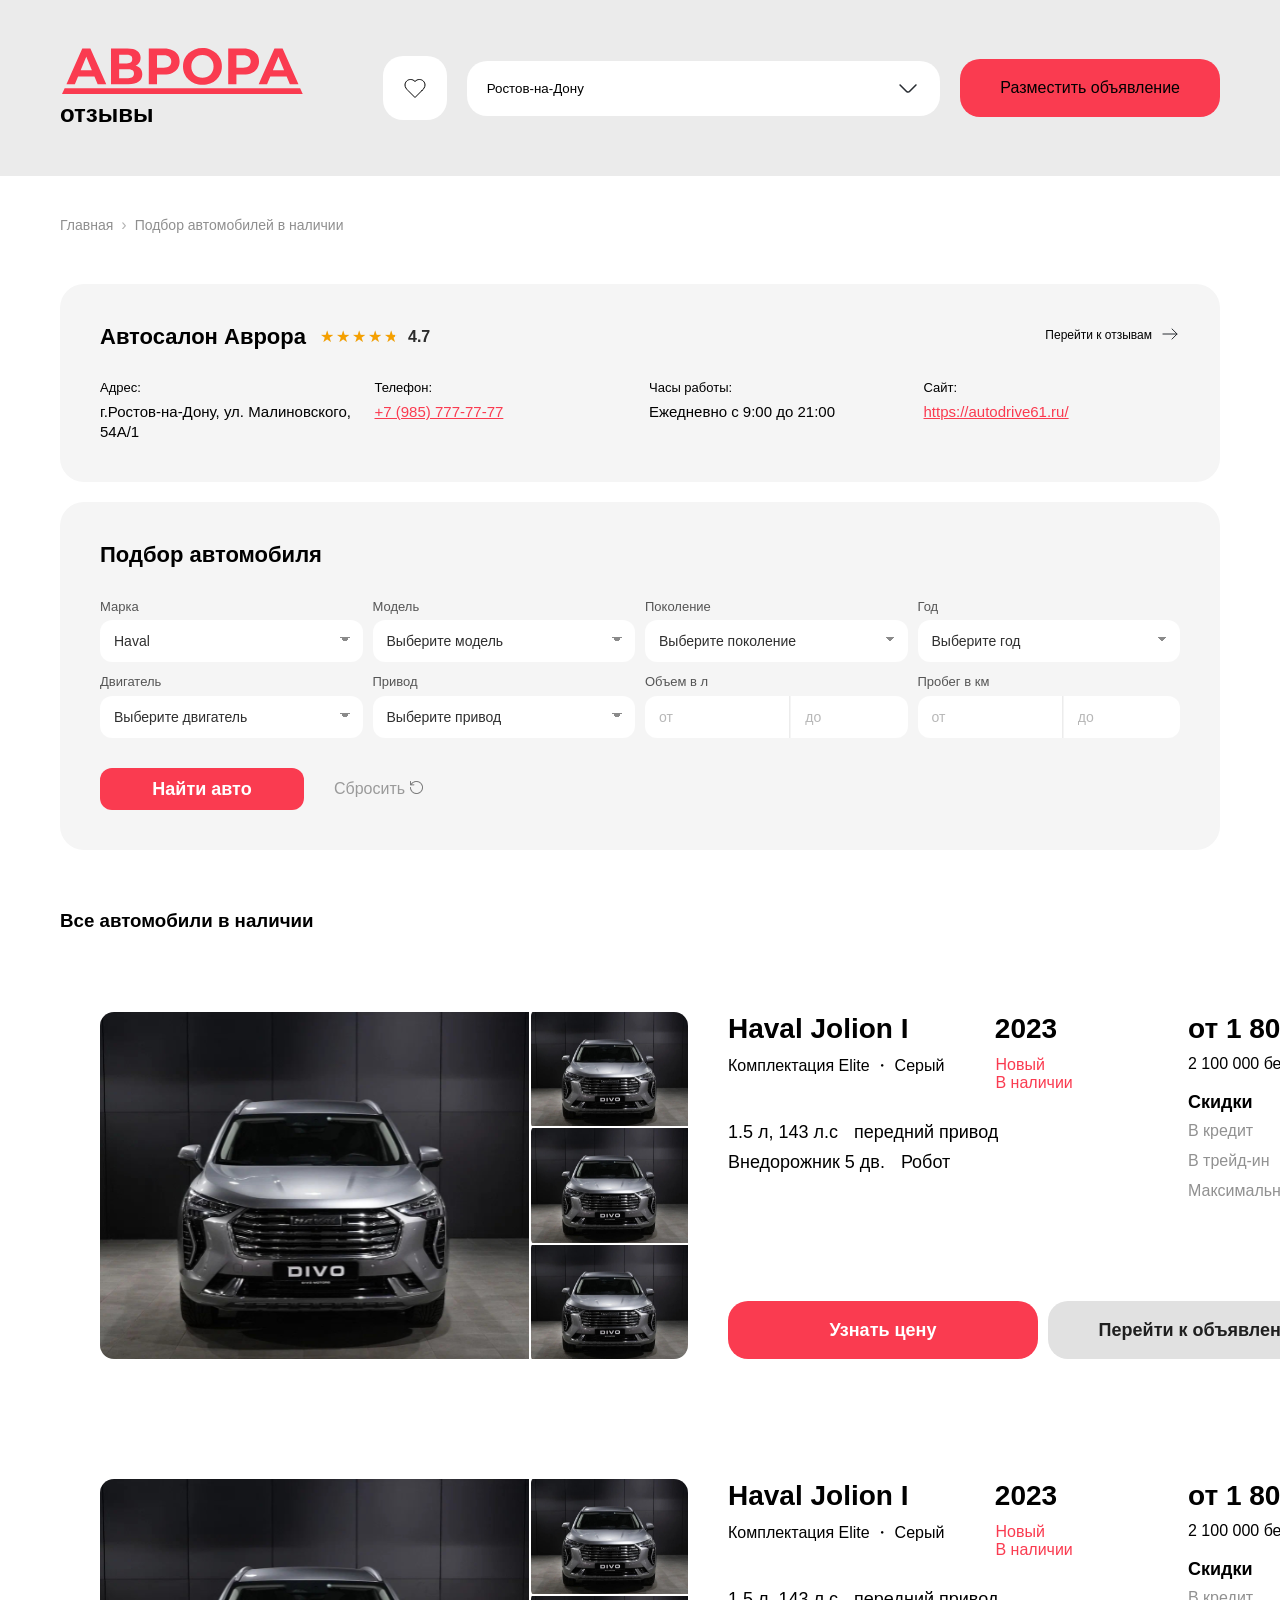
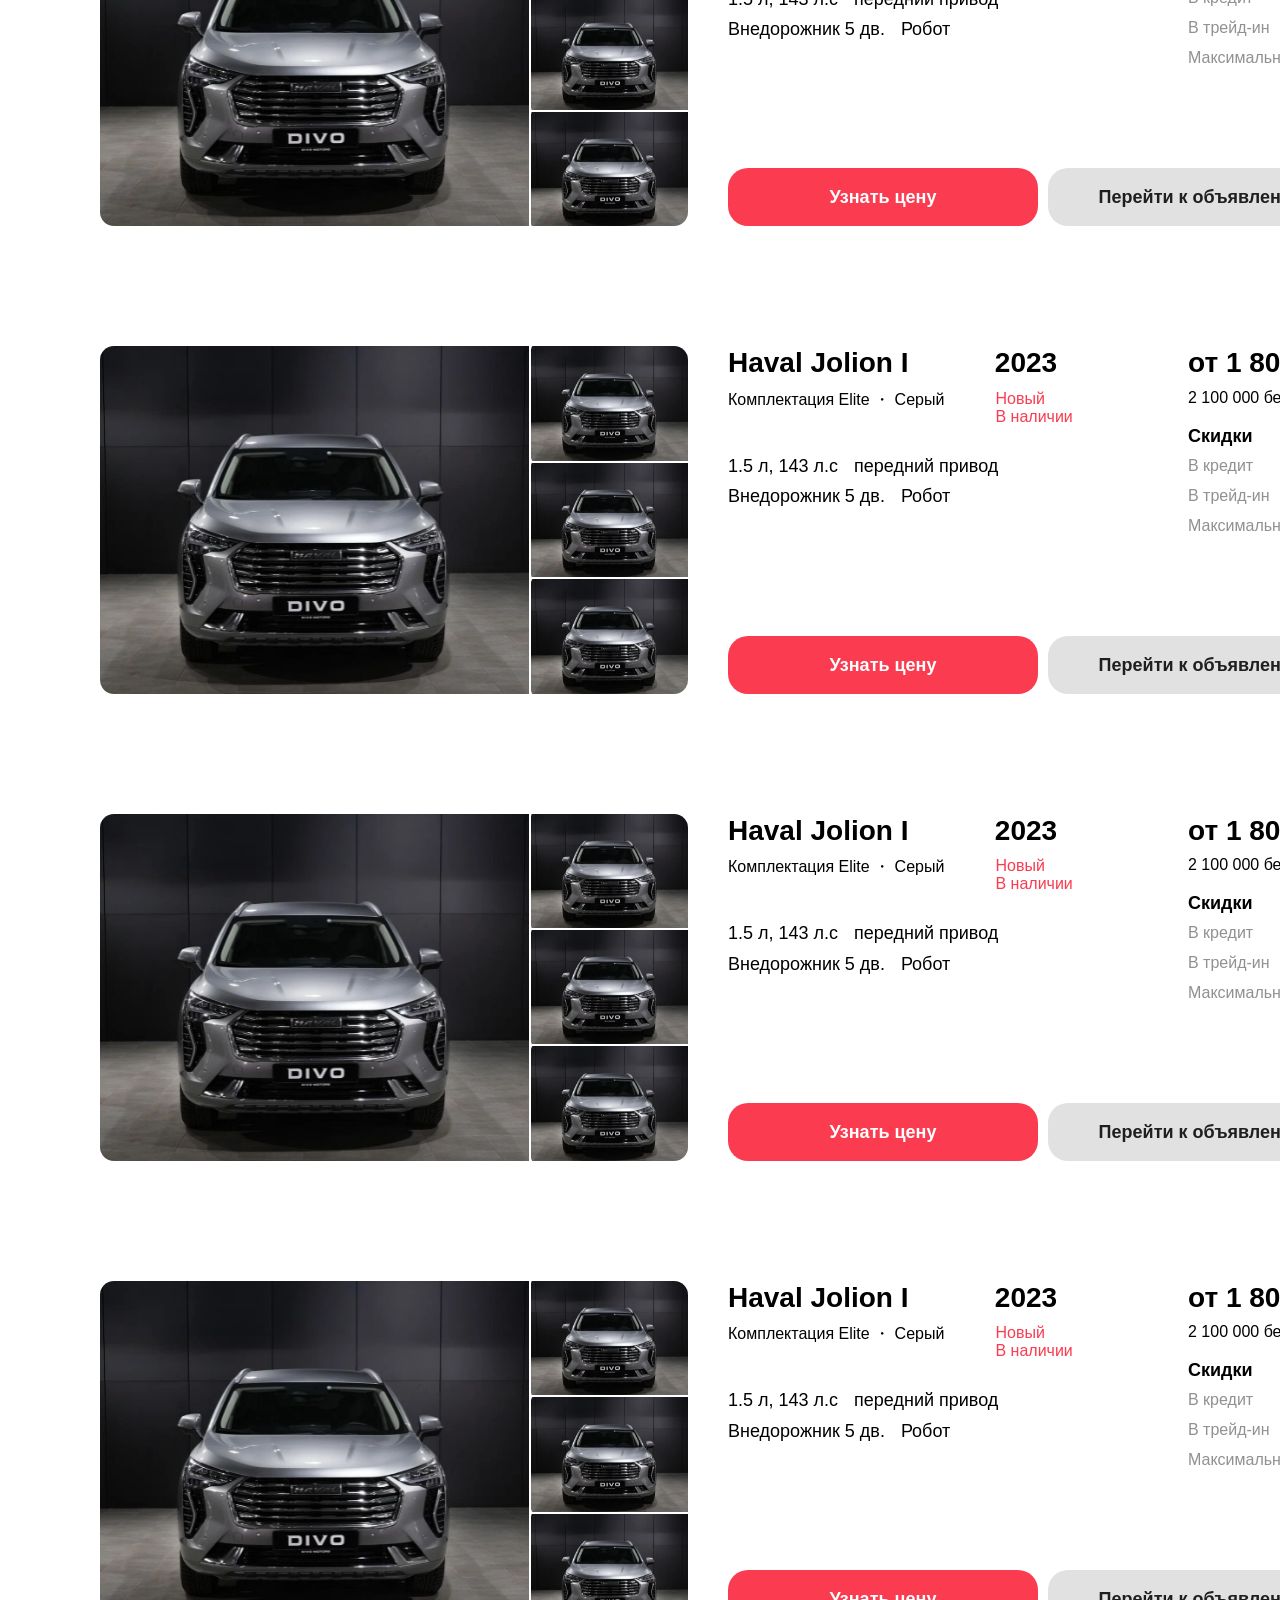
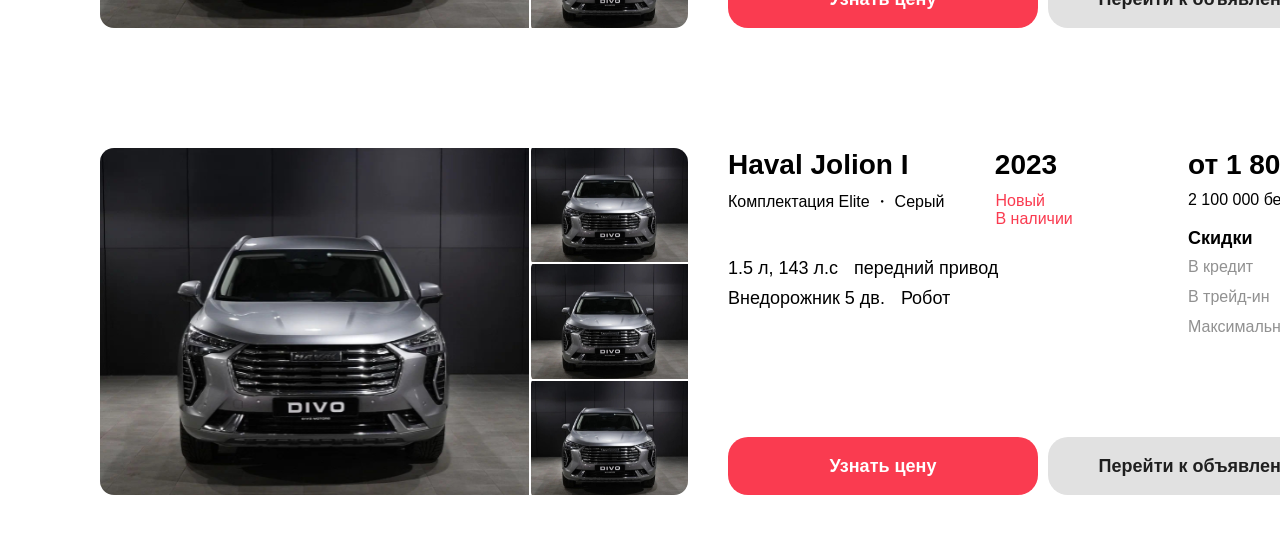
==== commit 67fd22bc: "adaptiv for phone" ====
--- a/all.html
+++ b/all.html
@@ -7,6 +7,7 @@
 
     <link rel="stylesheet" href="css/variables.css">
     <link rel="stylesheet" href="css/header.css">
+    <link rel="stylesheet" href="css/breadcrumbs.css">
     <link rel="stylesheet" href="css/all.css">
 
 </head>
@@ -46,50 +47,64 @@
         </section>
     </header>
     <main>
+        <section class="breadcrumbs">
+             <nav class="breadcrumbs__navigat" aria-label="Хлебные крошки">
+                <ol class="breadcrumbs__list">
+                    <li class="breadcrumbs__item">
+                    <a class="breadcrumbs__link" href="/">Главная</a>
+                    </li>
+
+                    <li class="breadcrumbs__item">
+                    <a class="breadcrumbs__link" href="/catalog/">Подбор автомобилей в наличии</a>
+                    </li>
+                </ol>
+            </nav>
+        </section>
+
         <section class="used_filter">
             <div class="used_filter-wrap">
-                <div class="used_filter-top">
-                <div class="used_filter-top__head">
-                    <div class="used_filter-top__title-row">
-                    <h2 class="used_filter-top__title">Автосалон Аврора</h2>
-
-                    <div class="rating-box" style="--rating: 4.7;">
-                        <div class="rating-box_stars"></div>
-                        <div class="rating-box_value">4.7</div>
-                    </div>
-                    </div>
-
-                    <a href="#" class="used_filter-top__link">
-                    Перейти к отзывам
-                    <span class="used_filter-top__link-arrow"><img src="img/arrow-right.svg" class="img__filter-top" alt="перейти к отзывам"></span>
-                    </a>
-                </div>
-
-                <dl class="used_filter-top__info">
-                    <div class="used_filter-top__info-row">
-                    <dt>Адрес:</dt>
-                    <dd>г.Ростов-на-Дону, ул. Малиновского, 54А/1</dd>
-                    </div>
-
-                    <div class="used_filter-top__info-row">
-                    <dt>Телефон:</dt>
-                    <dd><a href="tel:+79857777777">+7 (985) 777-77-77</a></dd>
-                    </div>
-
-                    <div class="used_filter-top__info-row">
-                    <dt>Часы работы:</dt>
-                    <dd>Ежедневно с 9:00 до 21:00</dd>
-                    </div>
-
-                    <div class="used_filter-top__info-row">
-                    <dt>Сайт:</dt>
-                    <dd>
-                        <a href="https://autodrive61.ru/" target="_blank" rel="noopener noreferrer">
-                        https://autodrive61.ru/
-                        </a>
-                    </dd>
-                    </div>
-                </dl>
+                <div class="used_cart-top">
+                    <div class="used_cart-top__head">
+                        <div class="used_cart-top__title-row">
+                        <h2 class="used_cart-top__title">Автосалон Аврора</h2>
+
+                        <div class="rating-box" style="--rating: 4.7;">
+                            <div class="rating-box_stars"></div>
+                            <div class="rating-box_value">4.7</div>
+                        </div>
+                        </div>
+
+                        <a href="#" class="used_cart-top__link">
+                        Перейти к отзывам
+                        <span class="used_cart-top__link-arrow"><img src="img/arrow-right.svg" class="img__filter-top" alt="перейти к отзывам"></span>
+                        </a>
+                    </div>
+
+                    <dl class="used_cart-top__info">
+                        <div class="used_cart-top__info-row">
+                        <dt>Адрес:</dt>
+                        <dd>г.Ростов-на-Дону, ул. Малиновского, 54А/1</dd>
+                        </div>
+
+                        <div class="used_cart-top__info-row">
+                        <dt>Телефон:</dt>
+                        <dd><a href="tel:+79857777777">+7 (985) 777-77-77</a></dd>
+                        </div>
+
+                        <div class="used_cart-top__info-row">
+                        <dt>Часы работы:</dt>
+                        <dd>Ежедневно с 9:00 до 21:00</dd>
+                        </div>
+
+                        <div class="used_cart-top__info-row">
+                        <dt>Сайт:</dt>
+                        <dd>
+                            <a href="https://autodrive61.ru/" target="_blank" rel="noopener noreferrer">
+                            https://autodrive61.ru/
+                            </a>
+                        </dd>
+                        </div>
+                    </dl>
                 </div>
 
                 <div class="used_filter-form-box">
--- a/css/header.css
+++ b/css/header.css
@@ -92,9 +92,14 @@
     margin-left: 20px;
 }
 
-@media (max-width: 760px) {
+@media (max-width: 980px) {
     .header_top_logo {
-    width: 150px;
+    width: 24vw;
+    min-width: 120px;
+    }
+
+    .header_top_brend_img {
+    font-size: clamp(16px, 3vw, 24px);
     }
 
     .header_top_cars {
@@ -102,17 +107,21 @@
     }
 
     .city {
-    width: 22vw;
-    border-radius: 15px;
-    padding: 15px 20px;
+    border-radius: 10px;
+    padding: 12px 20px;
+    margin-bottom: 10px;
     }
 
     .header_bnr {
-        border-radius: 15px;
-        padding: 15px 20px;
+        border-radius: 10px;
+        padding: 12px 15px;
         margin-left: 15px;
         font-size: 12px;
     }
 
+    .header_top_right {
+    flex-direction: column;
+    }
+
 
 }
--- a/css/breadcrumbs.css
+++ b/css/breadcrumbs.css
@@ -0,0 +1,44 @@
+.breadcrumbs {
+  margin: 40px 60px;
+}
+
+.breadcrumbs__navigat {
+  width: 100%;
+}
+
+.breadcrumbs__list {
+  display: flex;
+  flex-wrap: wrap;
+  align-items: center;
+  gap: 0;
+  margin: 0;
+  padding: 0;
+  list-style: none;
+}
+
+.breadcrumbs__item {
+  display: inline-flex;
+  align-items: center;
+}
+
+.breadcrumbs__item:not(:last-child)::after {
+  content: "›";
+  margin: 0 8px;
+  color: #b3b3b3;
+}
+
+.breadcrumbs__link,
+.breadcrumbs__current {
+  font-size: 14px;
+  line-height: 1.2;
+  color: #8f8f8f;
+  text-decoration: none;
+}
+
+.breadcrumbs__link:hover {
+  text-decoration: underline;
+}
+
+.breadcrumbs__current {
+  color: #d93636;
+}
--- a/css/all.css
+++ b/css/all.css
@@ -25,24 +25,23 @@
 
 .used_filter {
   padding: 10px 0 20px;
-  font-family: var(--font-family, "Montserrat", sans-serif);
+  margin: 0 60px;
 }
 
 .used_filter-wrap {
   display: flex;
   flex-direction: column;
   gap: 20px;
-  margin: 100px 60px 0px;
-}
-
-.used_filter-top,
+}
+
+.used_cart-top,
 .used_filter-form-box {
   background: var(--five-color, #f5f5f5);
   border-radius: 24px;
   padding: 40px;
 }
 
-.used_filter-top__head {
+.used_cart-top__head {
   display: flex;
   justify-content: space-between;
   align-items: flex-start;
@@ -50,14 +49,14 @@
   margin-bottom: 16px;
 }
 
-.used_filter-top__title-row {
+.used_cart-top__title-row {
   display: flex;
   align-items: center;
   gap: 14px;
   flex-wrap: wrap;
 }
 
-.used_filter-top__title {
+.used_cart-top__title {
   margin: 0;
   font-size: 22px;
   line-height: 1.2;
@@ -65,7 +64,7 @@
   color: var(--six-color, #000);
 }
 
-.used_filter-top__link {
+.used_cart-top__link {
   display: inline-flex;
   align-items: center;
   gap: 8px;
@@ -76,39 +75,39 @@
   white-space: nowrap;
 }
 
-.used_filter-top__link-arrow {
+.used_cart-top__link-arrow {
   font-size: 15px;
   line-height: 1;
 }
 
-.used_filter-top__info {
+.used_cart-top__info {
   display: grid;
   grid-template-columns: repeat(4, minmax(0, 1fr));
   gap: 18px;
   margin-top: 30px;
 }
 
-.used_filter-top__info-row {
+.used_cart-top__info-row {
   min-width: 0;
 }
 
-.used_filter-top__info-row dt {
+.used_cart-top__info-row dt {
   margin: 0 0 6px;
   font-size: 13px;
   line-height: 1.2;
 }
 
-.used_filter-top__info-row dd {
+.used_cart-top__info-row dd {
   margin: 0;
   font-size: 15px;
   line-height: 1.35;
 }
 
-.img__filter-top {
+.img__cart-top {
     margin-left: 10px;
 }
 
-.used_filter-top__info-row a {
+.used_cart-top__info-row a {
   color: var(--one-color);
   text-decoration: underline;
 }
@@ -307,6 +306,7 @@
 
   .used_filter-submit {
     width: 100%;
+    padding: 0;
   }
 
   .used_filter-reset {
@@ -605,9 +605,22 @@
   .all-cars_card-favorite {
     align-self: flex-start;
   }
+
+  .cars-inf-btn {
+    margin-top: 0;
+  } 
 }
 
 @media (max-width: 760px) {
+
+  .used_cart-top__info {
+        grid-template-columns: 1fr;
+    }
+
+    .used_cart-top__head {
+        flex-direction: column;
+    }
+
   .all-cars_card {
     flex-direction: column;
     gap: 16px;
@@ -662,4 +675,8 @@
   .all-cars_card-btn {
     width: 100%;
   }
+
+  .all-cars_card-favorite {
+    display: none;
+  }
 }
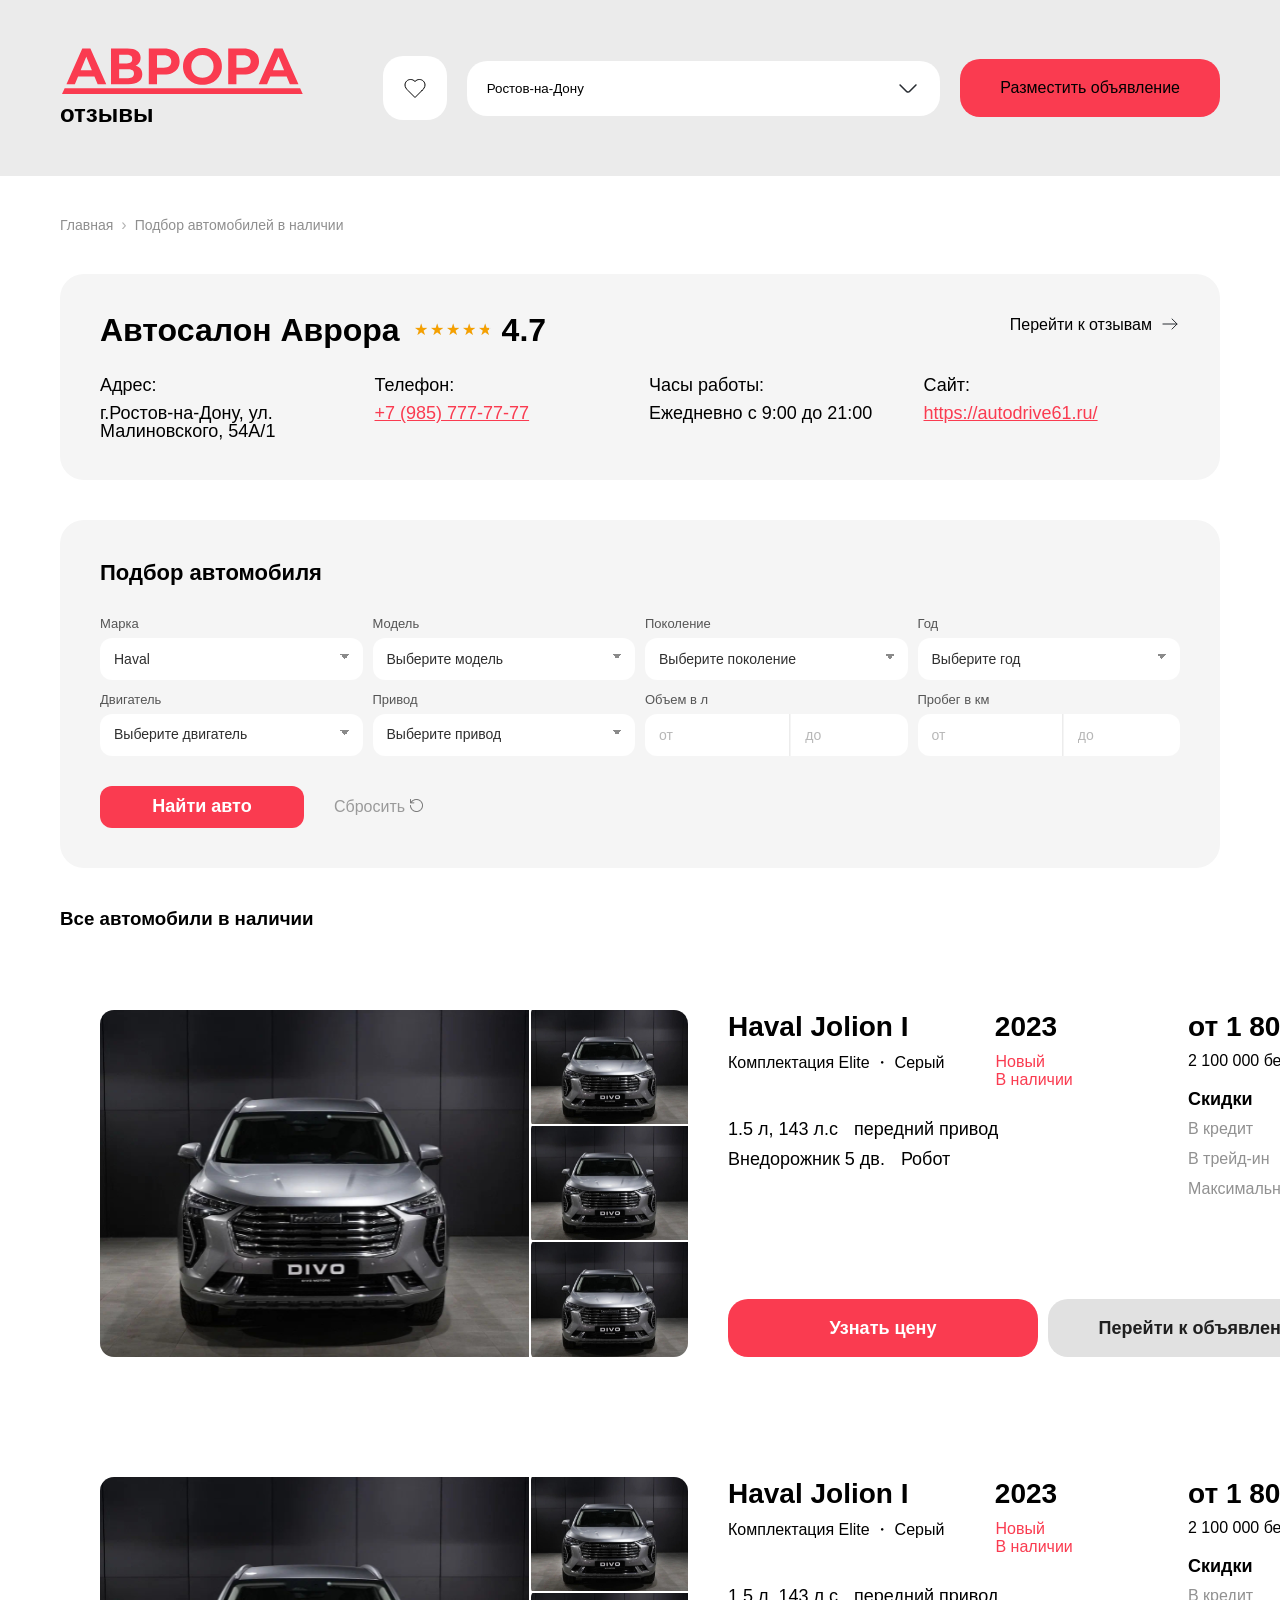
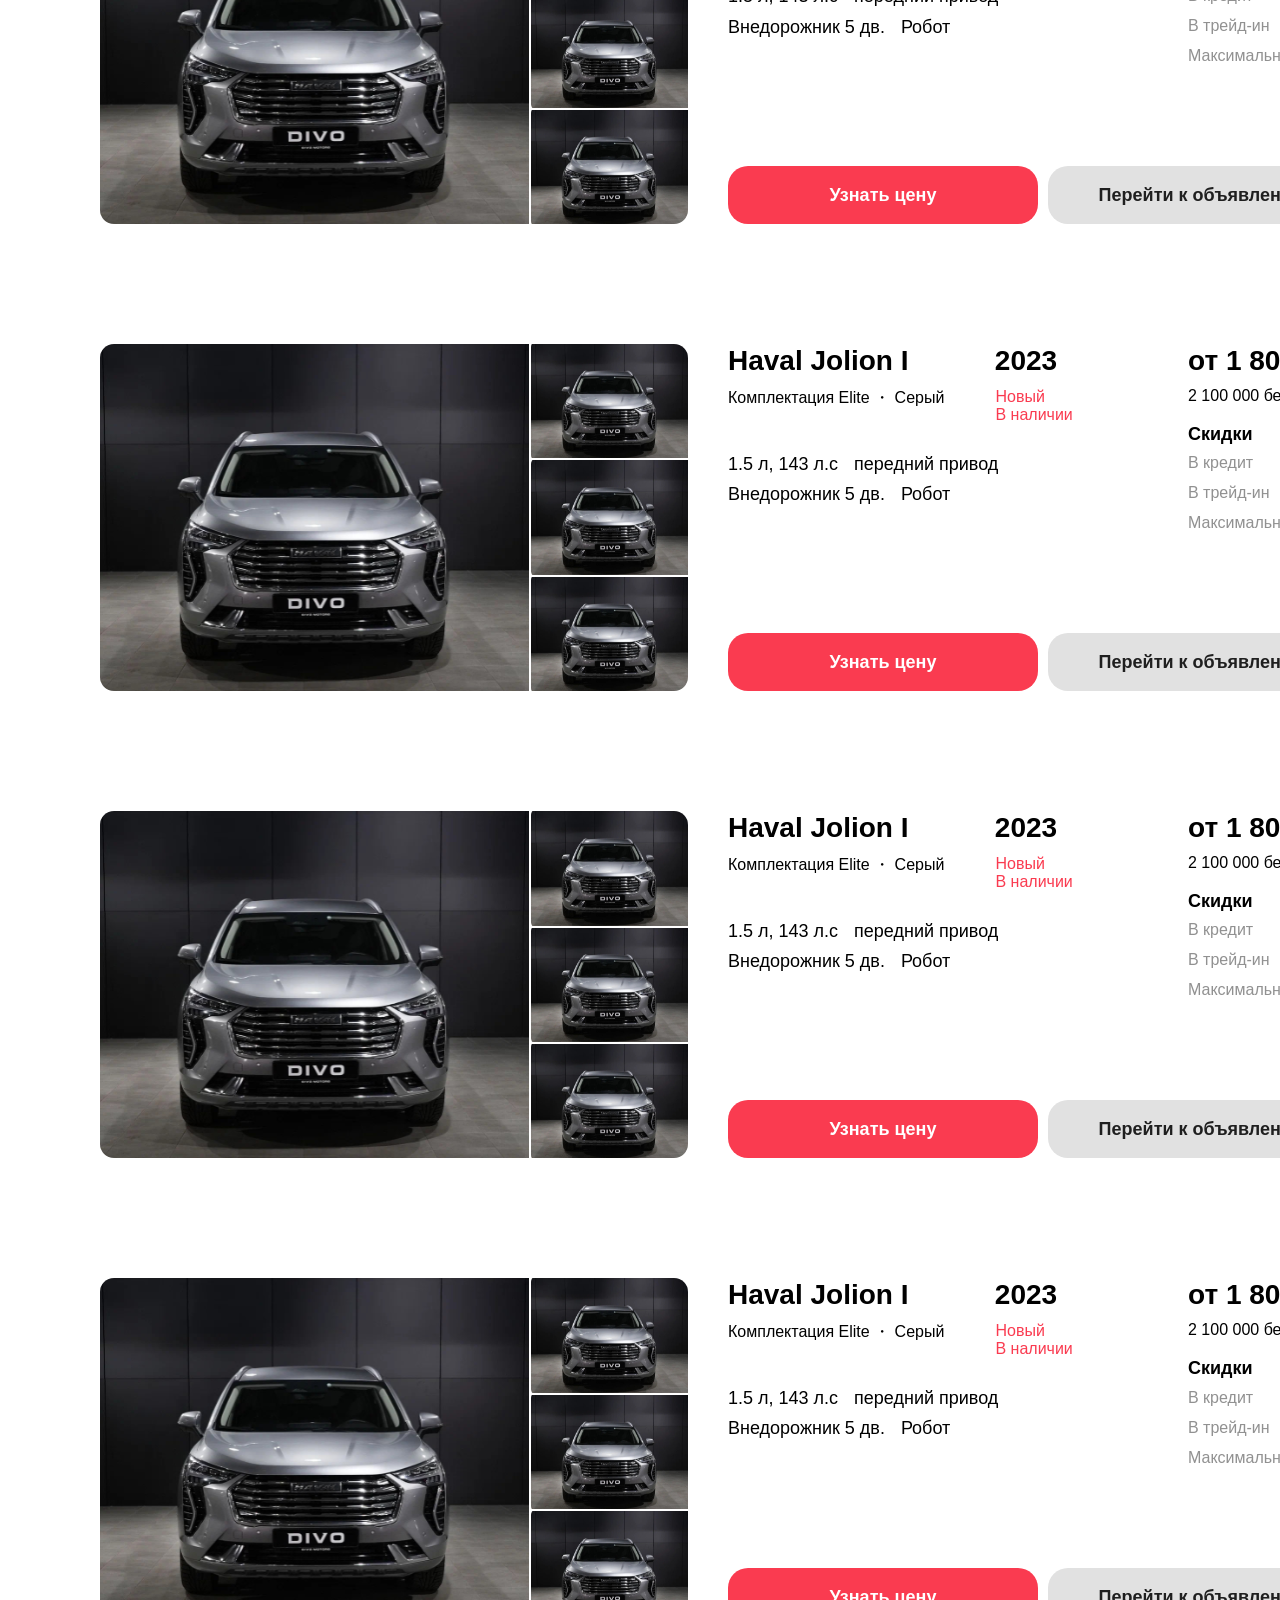
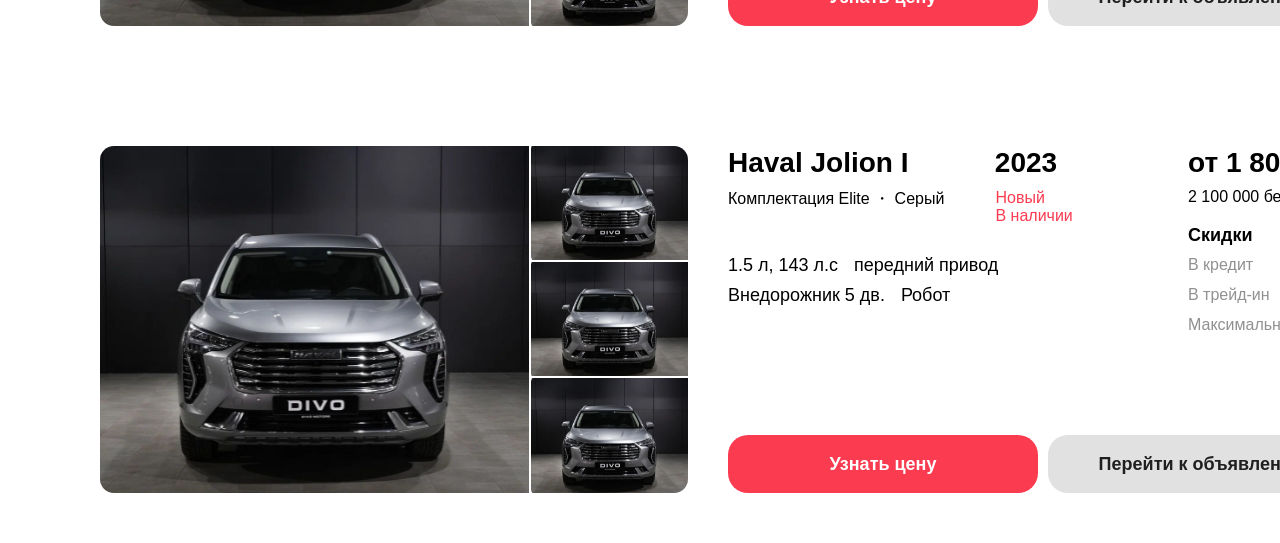
==== commit 9fb74d51: "adaptive" ====
--- a/all.html
+++ b/all.html
@@ -8,6 +8,7 @@
     <link rel="stylesheet" href="css/variables.css">
     <link rel="stylesheet" href="css/header.css">
     <link rel="stylesheet" href="css/breadcrumbs.css">
+    <link rel="stylesheet" href="css/used_cart.css">
     <link rel="stylesheet" href="css/all.css">
 
 </head>
@@ -61,9 +62,8 @@
             </nav>
         </section>
 
-        <section class="used_filter">
-            <div class="used_filter-wrap">
-                <div class="used_cart-top">
+        <section class="user-cart">
+            <div class="used_cart-top">
                     <div class="used_cart-top__head">
                         <div class="used_cart-top__title-row">
                         <h2 class="used_cart-top__title">Автосалон Аврора</h2>
@@ -106,7 +106,10 @@
                         </div>
                     </dl>
                 </div>
-
+        </section>
+
+        <section class="used_filter">
+            <div class="used_filter-wrap">
                 <div class="used_filter-form-box">
                 <h3 class="used_filter-form-box__title">Подбор автомобиля</h3>
 
--- a/css/header.css
+++ b/css/header.css
@@ -12,6 +12,7 @@
 
 .header_top {
     background-color: var(--three-color);
+    margin-bottom: 40px;
 }
 
 .header_top_menu {
@@ -124,4 +125,38 @@
     }
 
 
-}+}
+
+@media (max-width: 760px) {
+    .header_top_menu {
+        margin: auto 40px;
+        flex-direction: column;
+    }
+
+    .header_top_left {
+    display: flex;
+    flex-direction: column;
+    justify-content: center;
+    align-items: center;
+    }
+
+    .header_top_logo {
+    width: 24vw;
+    min-width: 100px;
+    }
+
+    .city {
+    border-radius: 10px;
+    padding: 12px 20px;
+    margin-bottom: 10px;
+    width: 51vw;
+    }
+
+    .header_top_right {
+    margin-top: 10px;
+    }
+
+
+
+}
+
--- a/css/breadcrumbs.css
+++ b/css/breadcrumbs.css
@@ -1,5 +1,5 @@
 .breadcrumbs {
-  margin: 40px 60px;
+  margin: 0 60px;
 }
 
 .breadcrumbs__navigat {
@@ -41,4 +41,10 @@
 
 .breadcrumbs__current {
   color: #d93636;
+}
+
+@media (max-width: 767px) {
+  .breadcrumbs {
+    display: none;
+  }
 }
--- a/css/used_cart.css
+++ b/css/used_cart.css
@@ -0,0 +1,150 @@
+/*СЕКЦИЯ ДЛЯ КАРТЫ АВТОСАЛОНА*/
+
+.user-cart {
+  margin: 40px 60px;
+}
+
+.used_cart-top {
+  background: var(--five-color, #f5f5f5);
+  border-radius: 24px;
+  padding: 40px;
+}
+
+.used_cart-top__head {
+  display: flex;
+  justify-content: space-between;
+  align-items: flex-start;
+  gap: 20px;
+  margin-bottom: 16px;
+}
+
+.used_cart-top__title-row {
+  display: flex;
+  align-items: center;
+  gap: 14px;
+  flex-wrap: wrap;
+}
+
+.used_cart-top__title {
+  margin: 0;
+  font-size: 32px;
+  line-height: 1;
+  font-weight: 700;
+  color: var(--six-color, #000);
+}
+
+.used_cart-top__link {
+  display: inline-flex;
+  align-items: center;
+  gap: 8px;
+  flex-shrink: 0;
+  font-size: 16px;
+  font-weight: 400;
+  line-height: 1.3;
+  text-decoration: none;
+  white-space: nowrap;
+}
+
+.used_cart-top__link-arrow {
+  font-size: 15px;
+  line-height: 1;
+}
+
+.used_cart-top__info {
+  display: grid;
+  grid-template-columns: repeat(4, minmax(0, 1fr));
+  gap: 18px;
+  margin-top: 30px;
+}
+
+.used_cart-top__info-row {
+  min-width: 0;
+}
+
+.used_cart-top__info-row dt {
+  margin: 0 0 10px;
+  font-size: 18px;
+  line-height: 1;
+}
+
+.used_cart-top__info-row dd {
+  margin: 0;
+  font-size: 18px;
+  line-height: 1;
+}
+
+.img__cart-top {
+    margin-left: 10px;
+}
+
+.used_cart-top__info-row a {
+  color: var(--one-color);
+  text-decoration: underline;
+}
+
+
+/* рейтинг */
+.rating-box {
+  display: inline-flex;
+  align-items: center;
+  gap: 8px;
+  font-family: inherit;
+}
+
+.rating-box_stars {
+  --stars: 5;
+  --percent: calc(var(--rating) / var(--stars) * 100%);
+  position: relative;
+  display: inline-block;
+  font-size: 16px;
+  line-height: 1;
+  letter-spacing: 2px;
+}
+
+.rating-box_stars::before {
+  content: "★★★★★";
+  color: #e1e1e1;
+}
+
+.rating-box_stars::after {
+  content: "★★★★★";
+  color: #f5a000;
+  position: absolute;
+  top: 0;
+  left: 0;
+  width: var(--percent);
+  overflow: hidden;
+  white-space: nowrap;
+}
+
+.rating-box_value {
+  font-size: 32px;
+  line-height: 1;
+  font-weight: 700;
+}
+
+@media (max-width: 760px) {
+
+    .used_cart-top__head {
+        flex-direction: column;
+    }
+
+    .user-cart {
+      margin: 20px 40px;
+    }
+
+    .rating-box_value,
+    .used_cart-top__title {
+      font-size: 20px;
+    }
+
+    .used_cart-top__link {
+      font-size: 14px;
+    }
+
+    .used_cart-top__info-row dt,
+    .used_cart-top__info-row dd {
+      font-size: 16px;
+    }
+
+  }
--- a/css/all.css
+++ b/css/all.css
@@ -24,7 +24,6 @@
 /*ФИЛЬТР*/
 
 .used_filter {
-  padding: 10px 0 20px;
   margin: 0 60px;
 }
 
@@ -34,82 +33,10 @@
   gap: 20px;
 }
 
-.used_cart-top,
 .used_filter-form-box {
   background: var(--five-color, #f5f5f5);
   border-radius: 24px;
   padding: 40px;
-}
-
-.used_cart-top__head {
-  display: flex;
-  justify-content: space-between;
-  align-items: flex-start;
-  gap: 20px;
-  margin-bottom: 16px;
-}
-
-.used_cart-top__title-row {
-  display: flex;
-  align-items: center;
-  gap: 14px;
-  flex-wrap: wrap;
-}
-
-.used_cart-top__title {
-  margin: 0;
-  font-size: 22px;
-  line-height: 1.2;
-  font-weight: 700;
-  color: var(--six-color, #000);
-}
-
-.used_cart-top__link {
-  display: inline-flex;
-  align-items: center;
-  gap: 8px;
-  flex-shrink: 0;
-  font-size: 12px;
-  line-height: 1.2;
-  text-decoration: none;
-  white-space: nowrap;
-}
-
-.used_cart-top__link-arrow {
-  font-size: 15px;
-  line-height: 1;
-}
-
-.used_cart-top__info {
-  display: grid;
-  grid-template-columns: repeat(4, minmax(0, 1fr));
-  gap: 18px;
-  margin-top: 30px;
-}
-
-.used_cart-top__info-row {
-  min-width: 0;
-}
-
-.used_cart-top__info-row dt {
-  margin: 0 0 6px;
-  font-size: 13px;
-  line-height: 1.2;
-}
-
-.used_cart-top__info-row dd {
-  margin: 0;
-  font-size: 15px;
-  line-height: 1.35;
-}
-
-.img__cart-top {
-    margin-left: 10px;
-}
-
-.used_cart-top__info-row a {
-  color: var(--one-color);
-  text-decoration: underline;
 }
 
 .used_filter-form-box__title {
@@ -239,47 +166,6 @@
     background: none;
 }
 
-/* рейтинг */
-.rating-box {
-  display: inline-flex;
-  align-items: center;
-  gap: 8px;
-  font-family: inherit;
-}
-
-.rating-box_stars {
-  --stars: 5;
-  --percent: calc(var(--rating) / var(--stars) * 100%);
-  position: relative;
-  display: inline-block;
-  font-size: 16px;
-  line-height: 1;
-  letter-spacing: 2px;
-}
-
-.rating-box_stars::before {
-  content: "★★★★★";
-  color: #e1e1e1;
-}
-
-.rating-box_stars::after {
-  content: "★★★★★";
-  color: #f5a000;
-  position: absolute;
-  top: 0;
-  left: 0;
-  width: var(--percent);
-  overflow: hidden;
-  white-space: nowrap;
-}
-
-.rating-box_value {
-  font-size: 16px;
-  line-height: 1;
-  font-weight: 700;
-  color: #2b2b2b;
-}
-
 /* адаптив */
 @media (max-width: 1100px) {
   .used_filter-top__info,
@@ -316,8 +202,8 @@
 
 /*ВСЕ АВТОМОБИЛИ*/
 
-.all-cars_blocks {
-    margin: 40px 60px 10px;
+.all-cars {
+  margin: 40px 60px 10px;
 }
 
 .all-cars_card {
@@ -617,10 +503,6 @@
         grid-template-columns: 1fr;
     }
 
-    .used_cart-top__head {
-        flex-direction: column;
-    }
-
   .all-cars_card {
     flex-direction: column;
     gap: 16px;
@@ -652,6 +534,27 @@
   .cars_card-inf {
     min-width: 100%;
   }
+
+  .all-cars_card-year,
+  .all-cars_card-title,
+  .all-cars_card-price {
+    font-size: 22px;
+  } 
+
+  .all-cars_card-btn {
+    width: 180px;
+    font-size: 14px;
+    padding: 15px 20px;
+    border-radius: 15px;
+  }
+
+  .used_filter {
+    margin: 0 40px;
+  }
+
+  .all-cars {
+    margin: 20px 40px 10px;
+  }
 }
 
 @media (max-width: 520px) {
@@ -672,10 +575,6 @@
     flex-direction: column;
   }
 
-  .all-cars_card-btn {
-    width: 100%;
-  }
-
   .all-cars_card-favorite {
     display: none;
   }
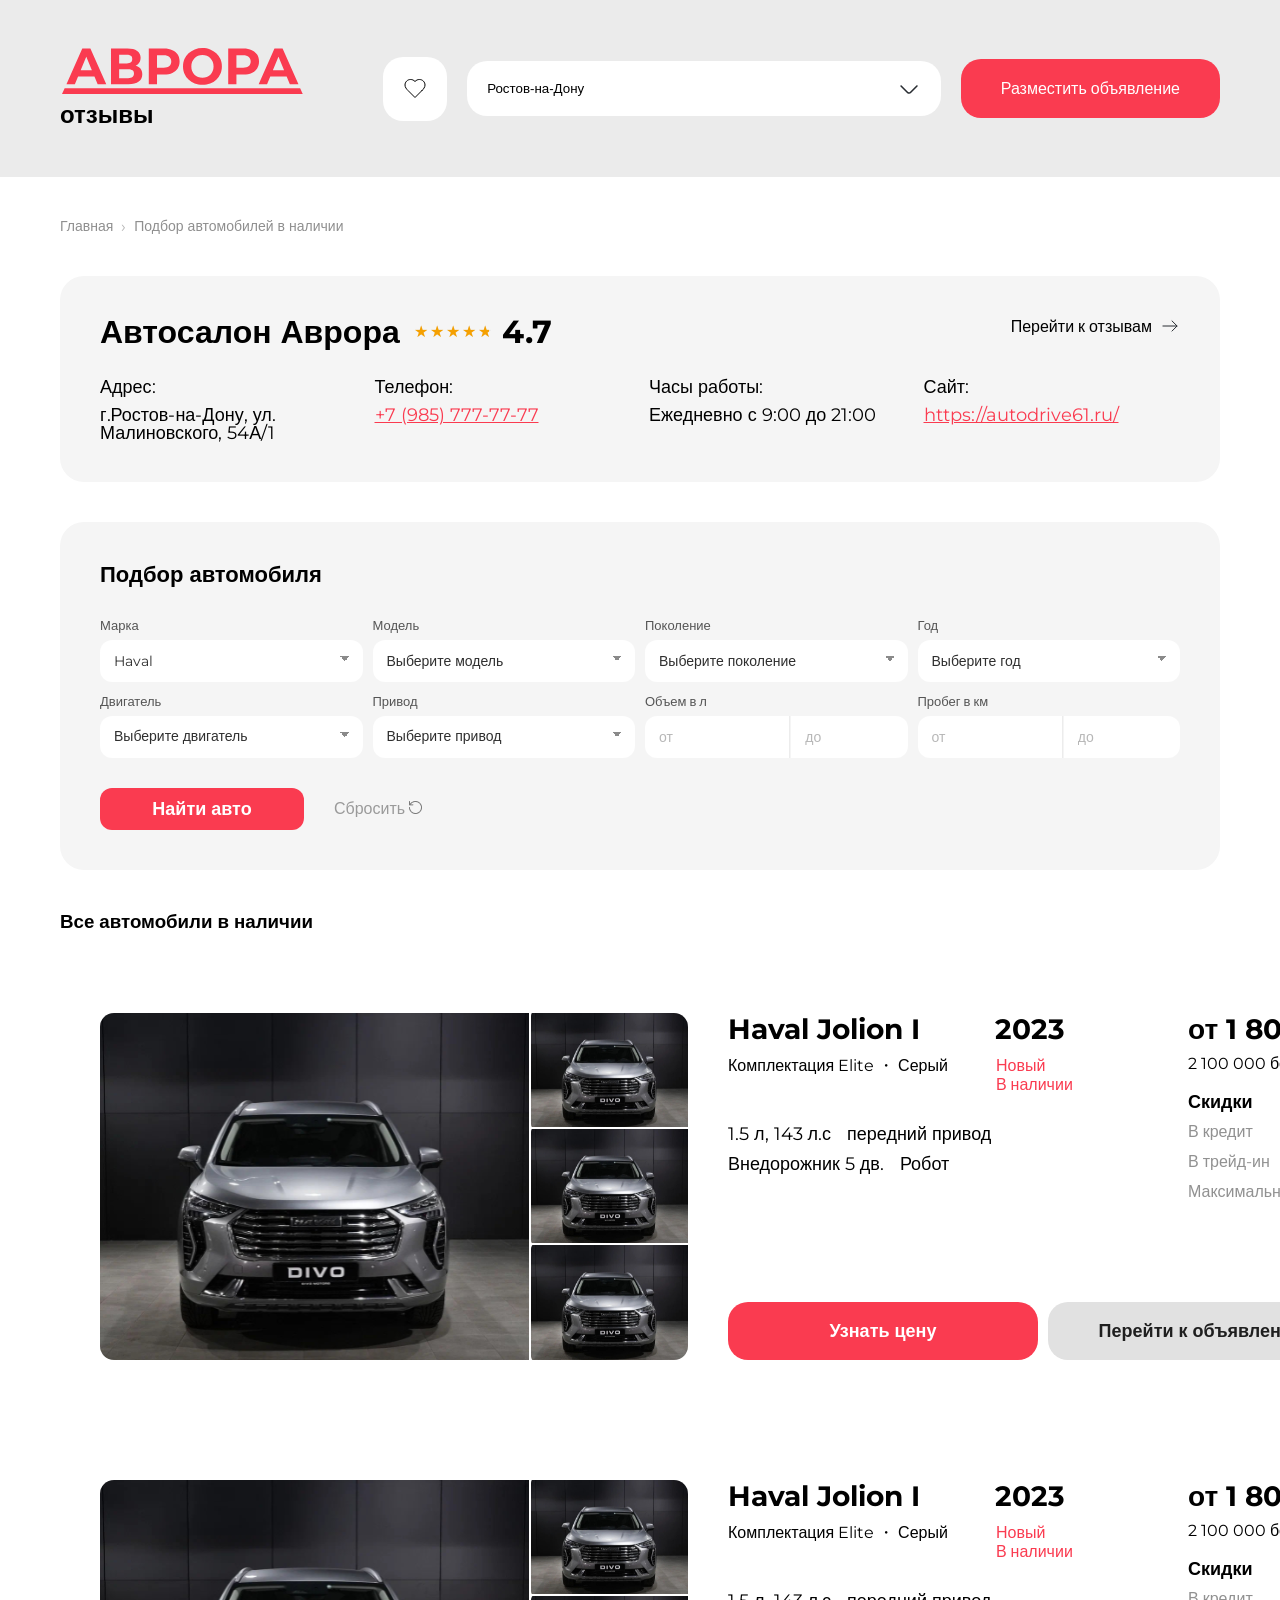
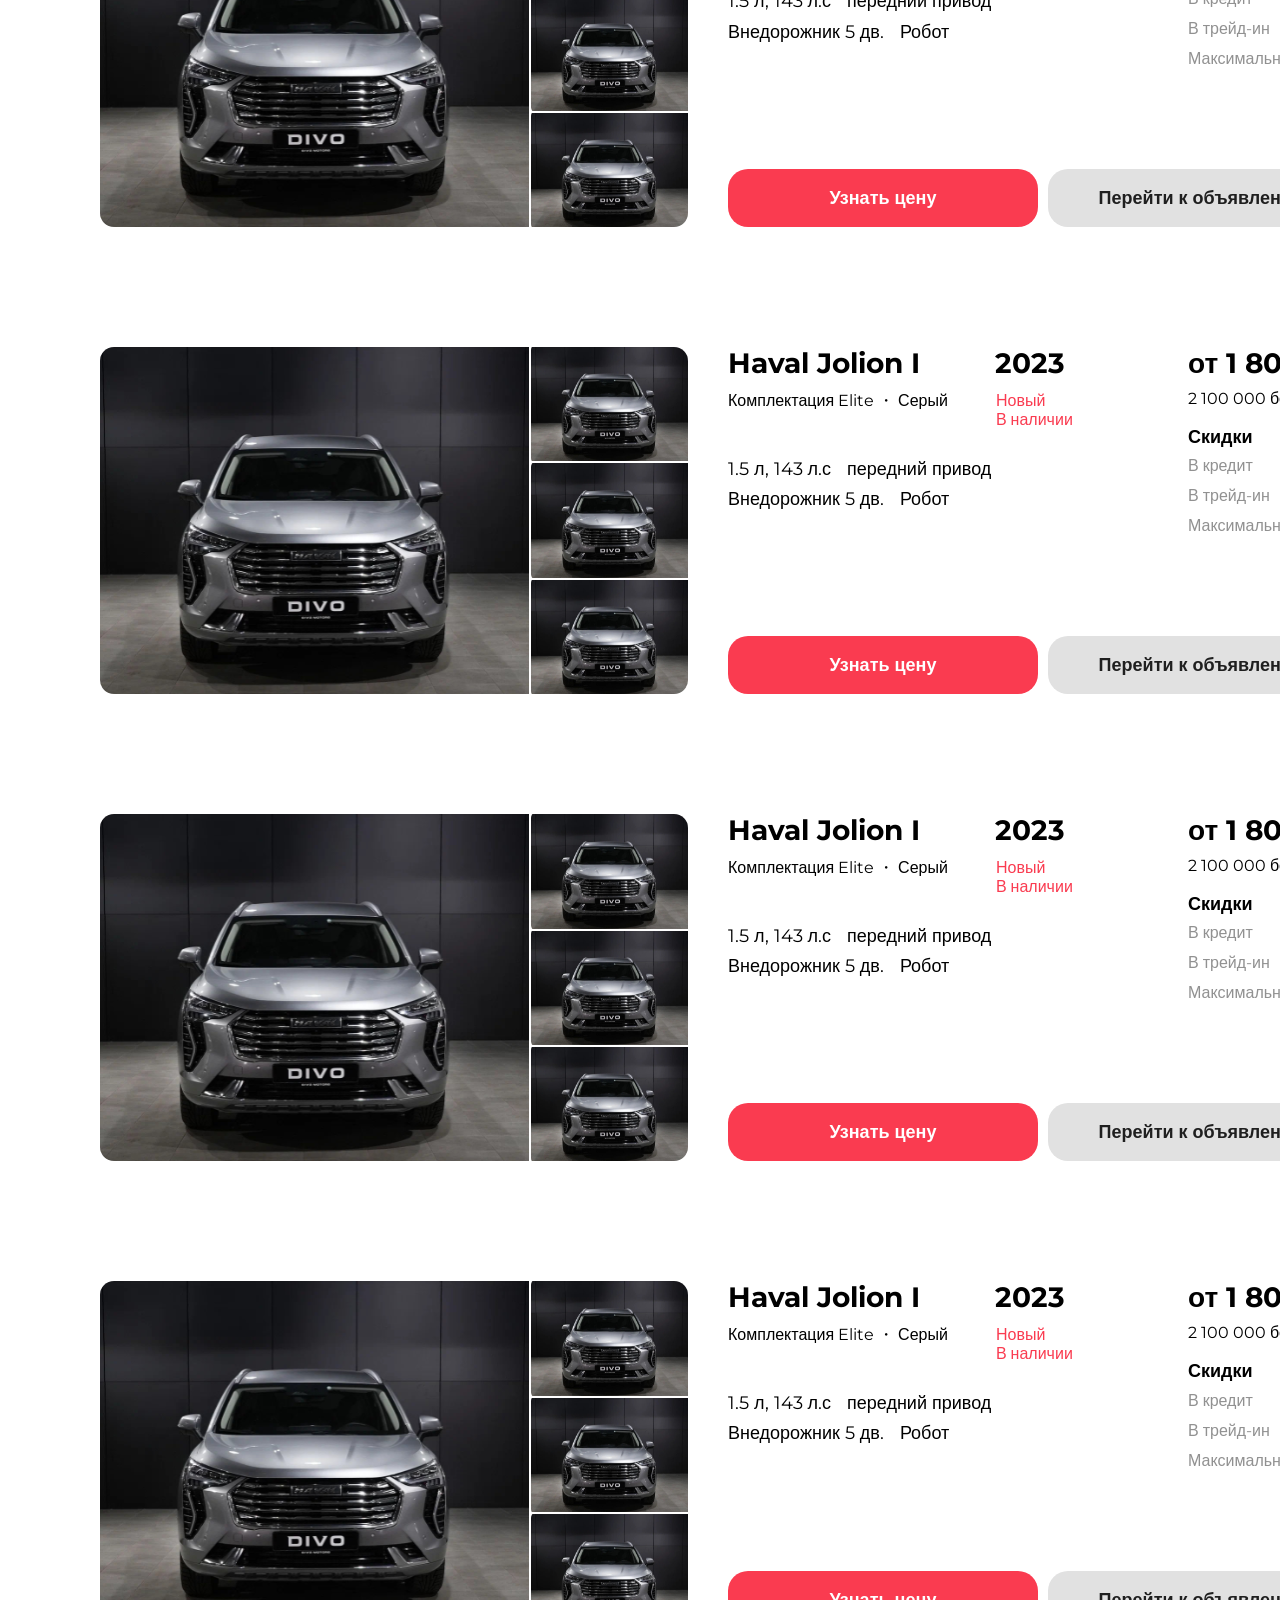
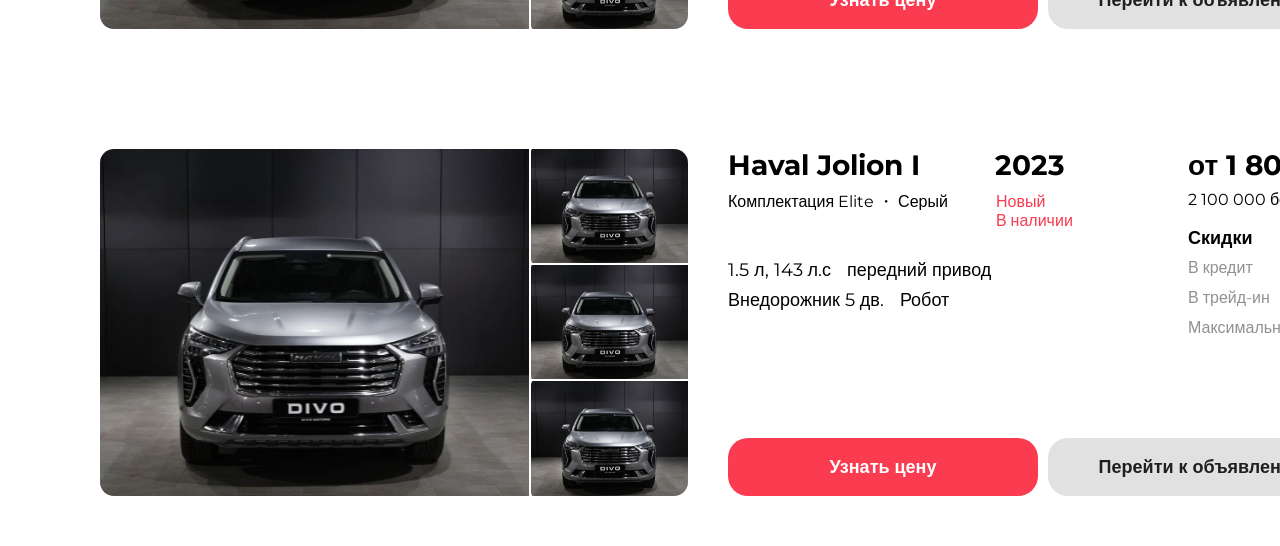
==== commit ce33a966: "font" ====
--- a/all.html
+++ b/all.html
@@ -5,6 +5,7 @@
     <meta name="viewport" content="width=device-width, initial-scale=1.0">
     <title>Авто в наличии</title>
 
+    <link rel="stylesheet" href="css/font.css">
     <link rel="stylesheet" href="css/variables.css">
     <link rel="stylesheet" href="css/header.css">
     <link rel="stylesheet" href="css/breadcrumbs.css">
@@ -17,7 +18,7 @@
         <section class="header_top">
             <div class="header_top_menu">
                 <div class="header_top_left">
-                    <div class="header_top_logo"><img class="header_top_img" src="img/brend.svg" alt="brand"></div>
+                    <div class="header_top_logo"> <a href="index.html" target="_blank"><img class="header_top_img" src="img/brend.svg" alt="brand"></a></div>
                     
                     <div class="header_top_brend_img">
                         отзывы
--- a/css/font.css
+++ b/css/font.css
@@ -0,0 +1,35 @@
+/* Regular */
+@font-face {
+  font-family: 'Montserrat';
+  src: url('../fonts/montserrat-v31-latin-regular.woff2') format('woff2');
+  font-weight: 400;
+  font-style: normal;
+  font-display: swap;
+}
+
+/* Medium */
+@font-face {
+  font-family: 'Montserrat';
+  src: url('../fonts/montserrat-v31-latin-500.woff2') format('woff2');
+  font-weight: 500;
+  font-style: normal;
+  font-display: swap;
+}
+
+/* SemiBold */
+@font-face {
+  font-family: 'Montserrat';
+  src: url('../fonts/montserrat-v31-latin-600.woff2') format('woff2');
+  font-weight: 600;
+  font-style: normal;
+  font-display: swap;
+}
+
+/* Bold */
+@font-face {
+  font-family: 'Montserrat';
+  src: url('../fonts/montserrat-v31-latin-700.woff2') format('woff2');
+  font-weight: 700;
+  font-style: normal;
+  font-display: swap;
+}
--- a/css/variables.css
+++ b/css/variables.css
@@ -6,7 +6,7 @@
   --six-color: #000;
   --seven-color: #E6E6E6;
   --eight-color: #E1E1E1;
-  --btn-hover-color: #6d6c6ce6;
+  --btn-hover-color: #cf2e40;
   --font-size-large: 40px;
   --font-family: 'Montserrat', sans-serif;
 }
--- a/css/header.css
+++ b/css/header.css
@@ -91,6 +91,7 @@
     border-radius: 20px;
     padding: 20px 40px;
     margin-left: 20px;
+    color: var(--two-color);
 }
 
 @media (max-width: 980px) {
